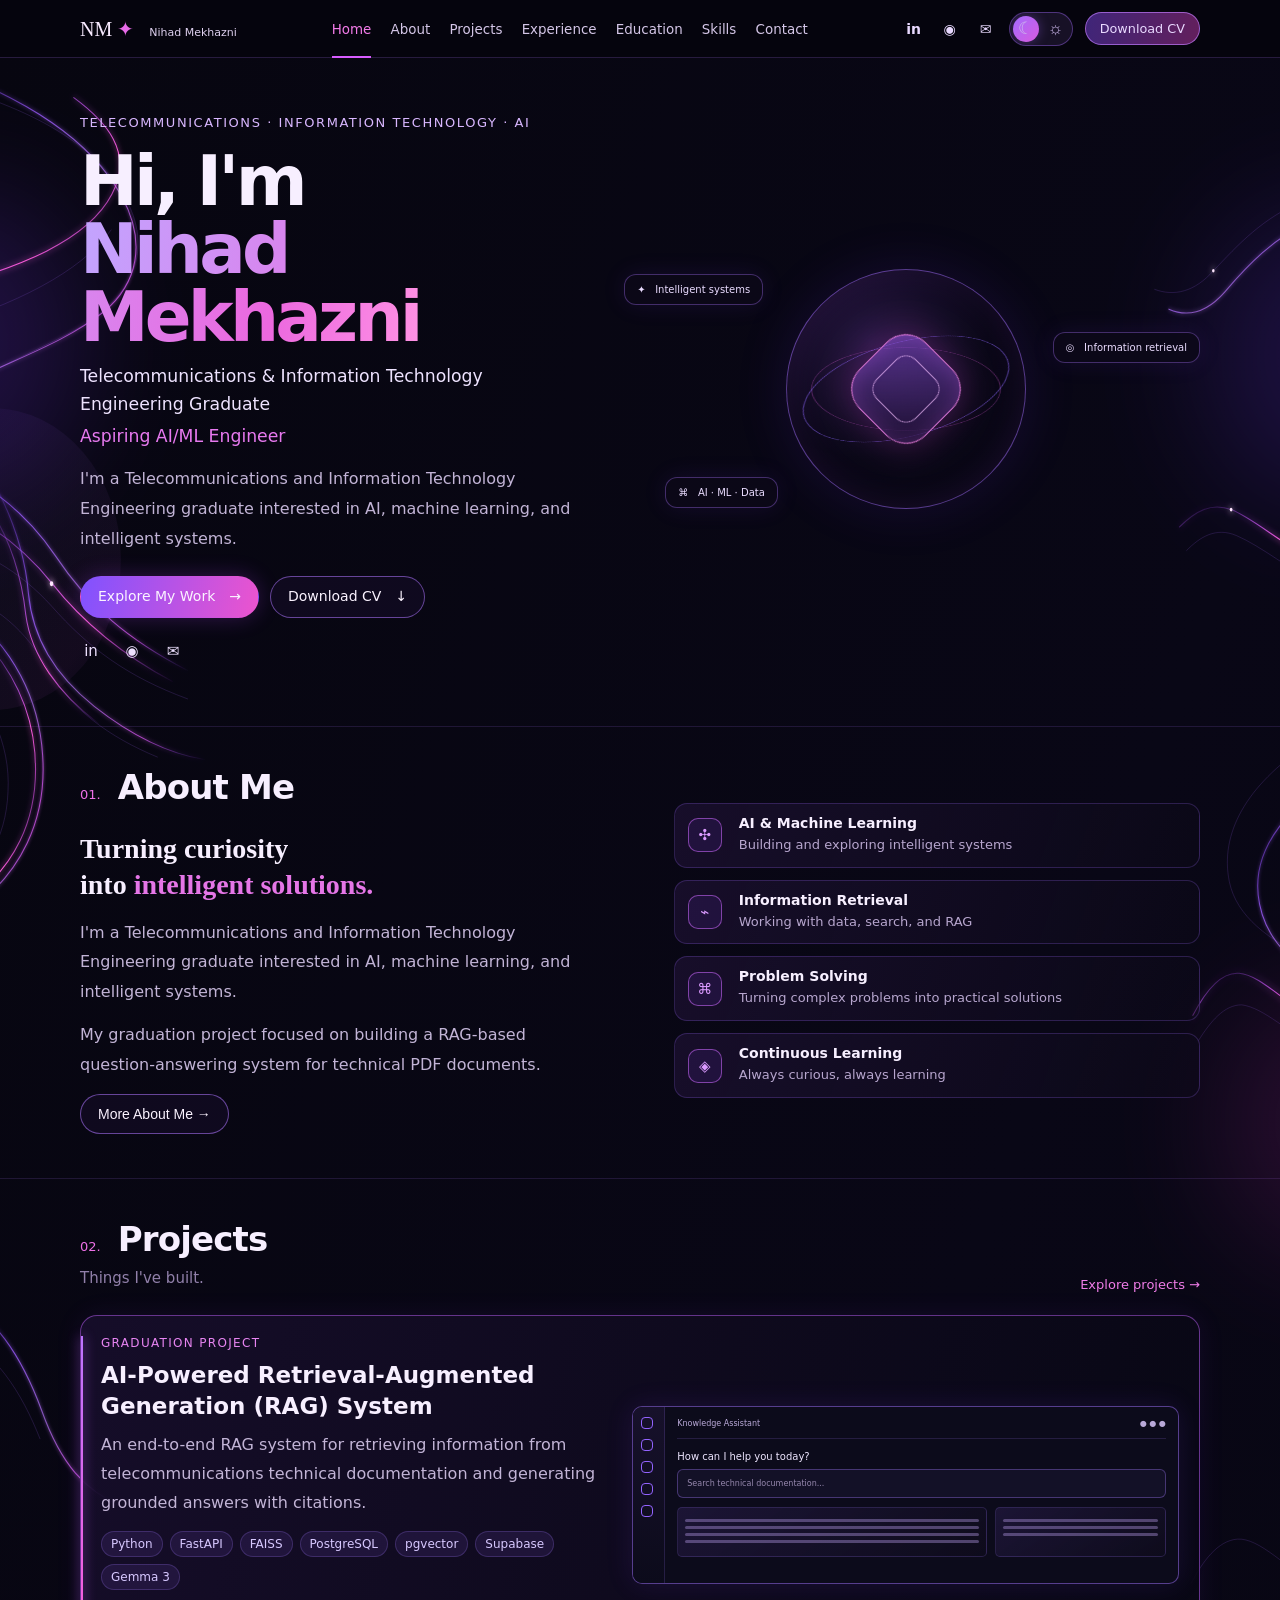
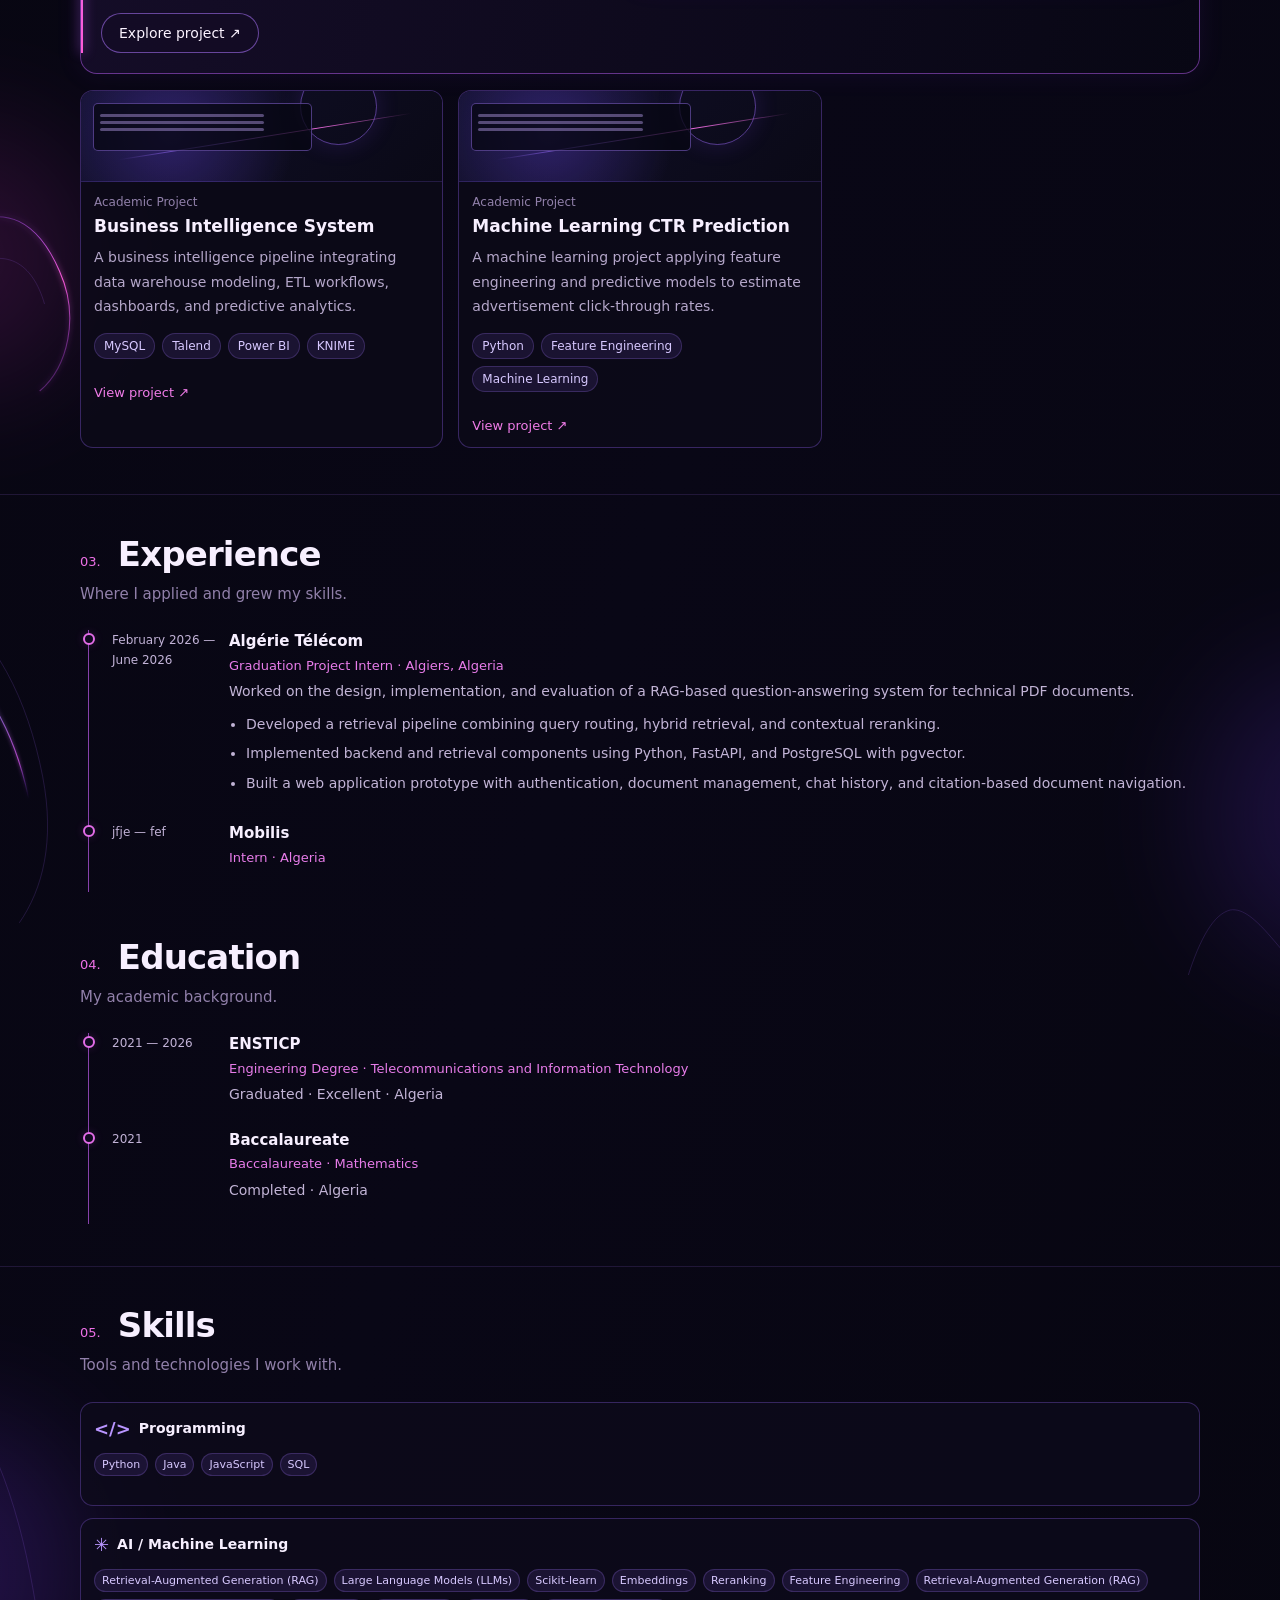
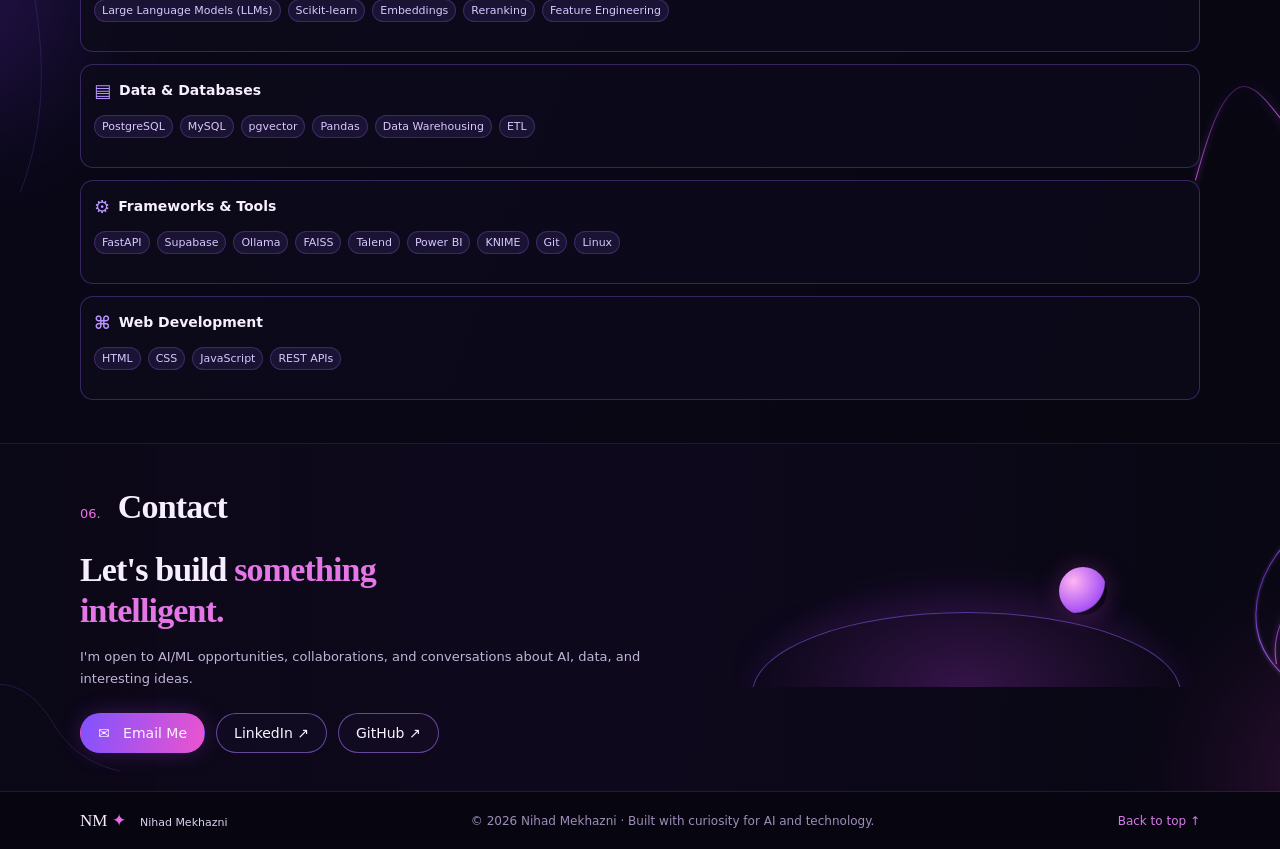
==== index.html @ af02b0f2 "Add files via upload" ====
<!DOCTYPE html>
<html lang="en">
<head>
  <meta charset="UTF-8">
  <meta name="viewport" content="width=device-width, initial-scale=1">
  <meta name="theme-color" content="#080914">
  <meta name="description" content="Nihad Mekhazni — Engineering graduate interested in AI, machine learning, and intelligent systems.">
  <title>Nihad Mekhazni | AI &amp; Technology</title>
  <link rel="stylesheet" href="style.css">
  <script src="script.js" defer></script>
</head>

<body>
<div class="site">

  <!-- HEADER -->
  <header>
    <a class="brand" href="#home" aria-label="Nihad Mekhazni home">
      <span data-profile="shortName">NM</span> <b>✦</b>
      <small data-profile="name">Nihad Mekhazni</small>
    </a>

    <nav id="main-nav" aria-label="Main navigation">
      <a href="#home">Home</a>
      <a href="#about">About</a>
      <a href="#projects">Projects</a>
      <a href="#experience">Experience</a>
      <a href="#education">Education</a>
      <a href="#skills">Skills</a>
      <a href="#contact">Contact</a>
    </nav>

    <div class="header-actions">
      <div class="header-socials" aria-label="Social links">
        <a data-link="linkedin"
           href="https://www.linkedin.com/in/nihad-mekhazni-1aa594324"
           target="_blank" rel="noopener noreferrer"
           aria-label="LinkedIn" title="LinkedIn">in</a>

       <a data-link="github"
          href="https://github.com/Mekhazni"
          target="_blank" rel="noopener noreferrer"
          aria-label="GitHub" title="GitHub">◉</a>

       <a data-link="email"
          href="mailto:mekhazni.nihad@gmail.com"
          aria-label="Email" title="Email">✉</a>
      </div>
      
      <button
          class="theme-toggle"
          type="button"
          aria-label="Switch to light mode"
          aria-pressed="false"
          title="Switch theme"
        >
        <span class="theme-icon moon" aria-hidden="true">☾</span>
        <span class="theme-icon sun" aria-hidden="true">☼</span>
        <span class="theme-thumb" aria-hidden="true"></span>
        </button>

      <a class="cv-mini" data-link="cv" href="assets/files/MEKHAZNI_Nihad_resume.pdf" download>Download CV</a>

      <button class="menu-toggle" type="button"
        aria-label="Open navigation menu" aria-expanded="false"
        aria-controls="mobile-nav">☰</button>
    </div>

    <nav class="mobile-nav" id="mobile-nav"
      aria-label="Mobile navigation" hidden>
      <a href="#home">Home</a>
      <a href="#about">About</a>
      <a href="#projects">Projects</a>
      <a href="#experience">Experience</a>
      <a href="#education">Education</a>
      <a href="#skills">Skills</a>
      <a href="#contact">Contact</a>
    </nav>
  </header>

  <main>
    <!-- HERO -->
    <section class="section hero" id="home">
      <div class="glow left"></div>
      <div class="glow right"></div>

      <svg class="edge-art" viewBox="0 0 1440 540"
        preserveAspectRatio="none" aria-hidden="true">
        <defs>
          <linearGradient id="violetStroke" x1="0" y1="0" x2="1" y2="1">
            <stop offset="0" stop-color="#7638e8" stop-opacity=".05"/>
            <stop offset=".34" stop-color="#9d5bff" stop-opacity=".8"/>
            <stop offset=".58" stop-color="#b976ff" stop-opacity=".65"/>
            <stop offset=".82" stop-color="#e65cff" stop-opacity=".7"/>
            <stop offset="1" stop-color="#8a42ff" stop-opacity=".02"/>
          </linearGradient>

          <linearGradient id="pinkStroke" x1="0" y1="0" x2="1" y2="1">
            <stop offset="0" stop-color="#9b47ff" stop-opacity=".02"/>
            <stop offset=".42" stop-color="#d45aff" stop-opacity=".7"/>
            <stop offset=".65" stop-color="#ff5bdc" stop-opacity=".96"/>
            <stop offset="1" stop-color="#ad48ff" stop-opacity=".04"/>
          </linearGradient>

          <filter id="softGlow" x="-60%" y="-60%" width="220%" height="220%">
            <feGaussianBlur stdDeviation="1.8" result="b"/>
            <feMerge>
              <feMergeNode in="b"/>
              <feMergeNode in="SourceGraphic"/>
            </feMerge>
          </filter>

          <filter id="pinkGlow" x="-70%" y="-70%" width="240%" height="240%">
            <feGaussianBlur stdDeviation="2.7" result="b"/>
            <feMerge>
              <feMergeNode in="b"/>
              <feMergeNode in="SourceGraphic"/>
            </feMerge>
          </filter>

          <filter id="nodeGlow" x="-400%" y="-400%" width="800%" height="800%">
            <feGaussianBlur stdDeviation="3" result="b"/>
            <feMerge>
              <feMergeNode in="b"/>
              <feMergeNode in="SourceGraphic"/>
            </feMerge>
          </filter>
        </defs>

        <path class="line fine" d="M-80 18 C26 38 107 66 143 116 C173 158 145 193 94 216 C39 239 -28 254 -77 288"/>
        <path class="line purple" d="M-74 5 C32 34 102 66 137 112 C165 149 155 182 117 205 C69 232 12 244 -55 269"/>
        <path class="line pink" d="M-56 185 C18 169 98 149 126 110 C151 76 119 51 83 32"/>
        <path class="line fine" d="M-72 219 C16 199 90 174 125 139"/>

        <ellipse cx="-9" cy="405" rx="145" ry="122"
          fill="url(#violetStroke)" opacity=".08"/>

        <path class="line purple" d="M-92 318 C-16 339 31 369 62 402 C101 444 144 470 211 495"/>
        <path class="line pink" d="M-78 354 C-14 372 29 398 59 425 C92 455 137 482 194 504"/>
        <path class="line fine" d="M-80 388 C-21 395 24 416 58 443 C100 477 143 500 211 518"/>
        <path class="line purple" d="M-15 333 C12 366 28 398 32 433 C37 469 61 498 106 524 C145 546 187 562 230 567"/>
        <path class="line pink" d="M-18 357 C10 385 24 417 29 450 C35 483 66 514 111 538"/>
        <path class="line fine" d="M-54 430 C-4 441 30 464 53 493 C79 526 123 549 177 565"/>
        <path class="line purple" d="M-35 449 C14 477 44 517 48 564 C53 618 21 658 -25 684"/>
        <path class="line pink" d="M-17 471 C22 502 40 537 40 575 C40 620 13 652 -20 672"/>
        <path class="line fine" d="M-57 485 C-12 518 12 554 9 593 C7 632 -19 658 -49 676"/>

        <circle class="node" cx="137" cy="112" r="1.8"/>
        <circle class="node" cx="58" cy="425" r="2"/>

        <path class="line fine" d="M1468 115 C1420 129 1393 151 1365 172 C1344 189 1321 193 1299 187"/>
        <path class="line purple" d="M1477 131 C1433 145 1403 168 1378 189 C1356 207 1334 209 1315 203"/>
        <path class="line pink" d="M1490 410 C1444 395 1413 373 1385 365 C1363 359 1345 366 1327 379"/>
        <path class="line fine" d="M1490 428 C1449 413 1420 395 1391 386 C1368 379 1350 387 1335 398"/>

        <circle class="node" cx="1365" cy="172" r="1.4"/>
        <circle class="node" cx="1385" cy="365" r="1.5"/>
      </svg>

      <div class="section-content">
        <div class="hero-copy">
          <div class="eyebrow">Telecommunications · Information Technology · AI</div>

          <h1>Hi, I'm<br>
            <span class="gradient-text" data-profile="name">Nihad Mekhazni</span>
          </h1>

          <div class="role">
            <span data-profile="headline">Telecommunications &amp; Information Technology Engineering Graduate</span>
            <strong data-profile="targetRole">Aspiring AI/ML Engineer</strong>
          </div>

          <p data-profile="intro">
            I'm passionate about building intelligent systems, exploring
            information retrieval, and turning complex problems into practical solutions.
          </p>

          <div class="actions">
            <a class="btn primary" href="#projects">Explore My Work　→</a>
            <a class="btn" data-link="cv" href="assets/files/MEKHAZNI_Nihad_resume.pdf" download>Download CV　↓</a>
          </div>

          <div class="socials">
            <a data-link="linkedin" href="https://www.linkedin.com/in/nihad-mekhazni-1aa594324" target="_blank" rel="noreferrer" aria-label="LinkedIn">in</a>
            <a data-link="github" href="https://github.com/Mekhazni" target="_blank" rel="noreferrer" aria-label="GitHub">◉</a>
            <a data-link="email" href="mailto:mekhazni.nihad@gmail.com" aria-label="Email">✉</a>
          </div>
        </div>

        <div class="hero-visual" aria-label="Abstract AI orbital graphic">
          <div class="visual-orb"></div>
          <div class="core"></div>
          <div class="orbit-label one">✦ &nbsp; Intelligent systems</div>
          <div class="orbit-label two">◎ &nbsp; Information retrieval</div>
          <div class="orbit-label three">⌘ &nbsp; AI · ML · Data</div>
        </div>
      </div>
    </section>

    <!-- ABOUT -->
    <section class="section about" id="about">
      <div class="glow right-pink"></div>

      <svg class="edge-art" viewBox="0 0 1440 300"
        preserveAspectRatio="none" aria-hidden="true">
        <path class="line fine" d="M1470 12 C1402 39 1372 71 1383 103 C1391 126 1427 142 1475 155"/>
        <path class="line purple" d="M1490 38 C1434 62 1407 89 1417 118 C1425 142 1452 156 1492 171"/>
        <path class="line pink" d="M1488 198 C1445 184 1418 165 1394 164 C1374 163 1356 176 1342 192"/>
        <path class="line fine" d="M1488 216 C1448 203 1422 187 1397 185 C1377 185 1362 196 1348 209"/>
      </svg>

      <div class="section-content about-grid">
        <div class="about-copy">
          <div class="section-heading">
            <div>
              <span class="section-number">01.</span>
              <h2 style="display:inline">About Me</h2>
            </div>
          </div>

          <h3>Turning curiosity<br>into <span>intelligent solutions.</span></h3>

          <div id="about-content">
            <p>I'm a Telecommunications and Information Technology Engineering graduate interested in AI, machine learning, and intelligent systems.</p>
            <p>My graduation project focused on building a RAG-based question-answering system for technical PDF documents.</p>
          </div>

          
          <button class="btn" type="button" id="open-about-modal">
             More About Me →
          </button>

        </div>

        <div class="about-facts">
          <div class="fact">
            <div class="fact-icon">✣</div>
            <div><b>AI &amp; Machine Learning</b><small>Building and exploring intelligent systems</small></div>
          </div>
          <div class="fact">
            <div class="fact-icon">⌁</div>
            <div><b>Information Retrieval</b><small>Working with data, search, and RAG</small></div>
          </div>
          <div class="fact">
            <div class="fact-icon">⌘</div>
            <div><b>Problem Solving</b><small>Turning complex problems into practical solutions</small></div>
          </div>
          <div class="fact">
            <div class="fact-icon">◈</div>
            <div><b>Continuous Learning</b><small>Always curious, always learning</small></div>
          </div>
        </div>
      </div>
    </section>

    <!-- PROJECTS -->
    <section class="section projects" id="projects">
      <div class="glow left-pink"></div>

      <svg class="edge-art" viewBox="0 0 1440 620"
        preserveAspectRatio="none" aria-hidden="true">
        <path class="line purple" d="M-60 75 C-6 91 25 121 47 157 C69 194 96 211 137 222"/>
        <path class="line fine" d="M-55 100 C-4 118 24 144 45 176"/>
        <path class="line pink" d="M-50 442 C7 420 44 437 67 469 C90 500 76 534 45 550"/>
        <path class="line fine" d="M-44 469 C7 450 37 464 50 491"/>
        <path class="line fine" d="M1490 280 C1446 263 1417 243 1392 244 C1370 245 1353 259 1340 274"/>
      </svg>

      <div class="section-content">
        <div class="section-heading">
          <div>
            <span class="section-number">02.</span>
            <h2 style="display:inline">Projects</h2>
            <div class="section-sub">Things I've built.</div>
          </div>
          <a class="card-link" href="#project-grid">Explore projects →</a>
        </div>

        <!-- Populated from projects.json -->
        <div id="featured-project">
          <article class="featured">
            <div>
              <div class="feature-label">✦ &nbsp; Featured project</div>
              <h3>RAG-Driven Knowledge Retrieval System</h3>
              <p>A web-based question-answering system for technical documents using hybrid retrieval, query rewriting, reranking and LLMs.</p>
              <div class="tags">
                <span class="tag">Python</span>
                <span class="tag">FastAPI</span>
                <span class="tag">PostgreSQL</span>
                <span class="tag">pgvector</span>
                <span class="tag">RAG</span>
                <span class="tag">Gemma 3</span>
                <span class="tag">Ollama</span>
              </div>
              <div class="actions">
                <a class="btn primary" href="project.html?id=rag-knowledge-retrieval">View Case Study　→</a>
              </div>
            </div>

            <div class="mock-window" aria-label="Illustrative preview of a knowledge assistant">
              <div class="mock-side"><i></i><i></i><i></i><i></i><i></i></div>
              <div class="mock-app">
                <div class="mock-top"><span>Knowledge Assistant</span><span>●　●　●</span></div>
                <div class="mock-question">Ask your question</div>
                <div class="mock-search">What can I help you find today?　⌕</div>
                <div class="mock-answer">
                  <div><i></i><i style="width:93%"></i><i style="width:70%"></i><i style="width:83%"></i><i style="width:54%"></i></div>
                  <div><i></i><i style="width:78%"></i><i style="width:65%"></i><i style="width:88%"></i></div>
                </div>
              </div>
            </div>
          </article>
        </div>

        <!-- Populated from projects.json -->
        <div class="project-grid" id="project-grid">
          <article class="project-card">
            <div class="project-thumb">
              <div class="thumb-ui"><i></i><i style="width:52%"></i><i style="width:68%"></i></div>
            </div>
            <div class="project-body">
              <h3>Business Intelligence System</h3>
              <p>A business intelligence pipeline integrating data warehouse modeling, ETL workflows, dashboards, and predictive analytics.</p>
              <div class="tags">
                <span class="tag">MySQL</span><span class="tag">Talend</span><span class="tag">Power BI</span><span class="tag">KNIME</span>
              </div>
              <a class="card-link" href="project.html?id=business-intelligence-system">View project ↗</a>
            </div>
          </article>

          <article class="project-card">
            <div class="project-thumb">
              <div class="thumb-ui"><i></i><i style="width:71%"></i><i style="width:47%"></i></div>
            </div>
            <div class="project-body">
              <h3>Machine Learning CTR Prediction</h3>
              <p>A machine learning project applying feature engineering and predictive models to estimate advertisement click-through rates.</p>
              <div class="tags">
                <span class="tag">Python</span><span class="tag">Feature Engineering</span><span class="tag">Machine Learning</span>
              </div>
              <a class="card-link" href="project.html?id=machine-learning-ctr-prediction">View project ↗</a>
            </div>
          </article>
        </div>
      </div>
    </section>

    <!-- EXPERIENCE AND EDUCATION -->
    <section class="section timeline-area" id="experience">
      <div class="glow right"></div>

      <svg class="edge-art" viewBox="0 0 1440 370"
        preserveAspectRatio="none" aria-hidden="true">
        <path class="line fine" d="M-70 48 C-4 67 31 98 48 135 C62 166 48 189 22 205"/>
        <path class="line purple" d="M-65 74 C-10 91 18 117 32 145"/>
        <path class="line fine" d="M1490 240 C1442 222 1413 197 1384 199 C1365 201 1350 213 1337 230"/>
      </svg>

      <div class="section-content">
        <div>
          <div class="section-heading">
            <div>
              <span class="section-number">03.</span>
              <h2 style="display:inline">Experience</h2>
              <div class="section-sub">Where I applied and grew my skills.</div>
            </div>
          </div>

          <div class="timeline" id="experience-list">
            <div class="timeline-item">
              <div class="date">February 2026 — June 2026</div>
              <div>
                <b>Algérie Télécom</b>
                <em>Graduation Project Intern · Algiers, Algeria</em>
                <p>Worked on the design, implementation, and evaluation of a RAG-based question-answering system for technical PDF documents.</p>
              </div>
            </div>
          </div>
        </div>

        <div id="education">
          <div class="section-heading">
            <div>
              <span class="section-number">04.</span>
              <h2 style="display:inline">Education</h2>
              <div class="section-sub">My academic background.</div>
            </div>
          </div>

          <div class="timeline" id="education-list">
            <div class="timeline-item">
              <div class="date">2021 — 2026</div>
              <div>
                <b>ENSTICP</b>
                <em>Telecommunications and Information Technology Engineering</em>
                <p>Engineering Degree · Graduated · Excellent · Algeria</p>
              </div>
            </div>

            <div class="timeline-item">
              <div class="date">2021</div>
              <div>
                <b>Baccalaureate</b>
                <em>Mathematics</em>
                <p>Completed · Algeria</p>
              </div>
            </div>
          </div>

        </div>
      </div>
    </section>

    <!-- SKILLS -->
    <section class="section skills" id="skills">
      <div class="glow left"></div>

      <svg class="edge-art" viewBox="0 0 1440 260"
        preserveAspectRatio="none" aria-hidden="true">
        <path class="line fine" d="M-65 36 C-4 55 24 84 40 113 C53 138 46 158 23 176"/>
        <path class="line pink" d="M1490 170 C1447 156 1418 138 1394 141 C1372 144 1358 158 1345 172"/>
      </svg>

      <div class="section-content">
        <div class="section-heading">
          <div>
            <span class="section-number">05.</span>
            <h2 style="display:inline">Skills</h2>
            <div class="section-sub">Tools and technologies I work with.</div>
          </div>
        </div>

        <div class="skill-grid" id="skills-grid">
          <div class="skill-card">
            <div class="skill-title"><span class="skill-symbol">&lt;/&gt;</span>Programming</div>
            <div class="tags"><span class="tag">Python</span><span class="tag">Java</span><span class="tag">JavaScript</span><span class="tag">SQL</span></div>
          </div>
          <div class="skill-card">
            <div class="skill-title"><span class="skill-symbol">◉</span>AI / Machine Learning</div>
            <div class="tags"><span class="tag">RAG</span><span class="tag">LLMs</span><span class="tag">Scikit-learn</span><span class="tag">Embeddings</span><span class="tag">Reranking</span></div>
          </div>
          <div class="skill-card">
            <div class="skill-title"><span class="skill-symbol">▤</span>Data &amp; Databases</div>
            <div class="tags"><span class="tag">PostgreSQL</span><span class="tag">pgvector</span><span class="tag">Pandas</span><span class="tag">SQL</span></div>
          </div>
          <div class="skill-card">
            <div class="skill-title"><span class="skill-symbol">⌘</span>Frameworks &amp; Tools</div>
            <div class="tags"><span class="tag">FastAPI</span><span class="tag">Ollama</span><span class="tag">Git</span><span class="tag">Linux</span></div>
          </div>
          <div class="skill-card">
            <div class="skill-title"><span class="skill-symbol">▦</span>Web Development</div>
            <div class="tags"><span class="tag">HTML</span><span class="tag">CSS</span><span class="tag">REST APIs</span><span class="tag">Supabase</span></div>
          </div>
        </div>
      </div>
    </section>

    <!-- CONTACT -->
    <section class="section contact" id="contact">
      <div class="glow right-pink"></div>

      <svg class="edge-art" viewBox="0 0 1440 220"
        preserveAspectRatio="none" aria-hidden="true">
        <path class="line fine" d="M-60 162 C2 143 34 153 60 177 C79 195 105 203 135 207"/>
        <path class="line purple" d="M1490 44 C1435 61 1407 89 1414 117 C1420 139 1452 151 1490 166"/>
        <path class="line pink" d="M1490 82 C1448 98 1429 119 1436 139"/>
      </svg>

      <div class="section-content contact-layout">
        <div>
          <div class="section-heading">
            <div>
              <span class="section-number">06.</span>
              <h2 style="display:inline">Contact</h2>
            </div>
          </div>

          <h2>Let's build <span>something intelligent.</span></h2>
          <p>I'm open to AI/ML opportunities, collaborations, and conversations about AI, data, and interesting ideas.</p>

          <div class="actions">
            <a class="btn primary" data-link="email" href="mailto:mekhazni.nihad@gmail.com">✉ &nbsp; Email Me</a>
            <a class="btn" data-link="linkedin" href="https://www.linkedin.com/in/nihad-mekhazni-1aa594324" target="_blank" rel="noreferrer">LinkedIn ↗</a>
            <a class="btn" data-link="github" href="https://github.com/Mekhazni" target="_blank" rel="noreferrer">GitHub ↗</a>
          </div>
        </div>

        <div class="contact-art" aria-hidden="true"></div>
      </div>
    </section>
  </main>

  <!-- FOOTER -->
  <footer>
    <div class="brand">
      <span data-profile="shortName">NM</span> <b>✦</b>
      <small data-profile="name">Nihad Mekhazni</small>
    </div>
    <span>© <span id="current-year">2026</span> <span data-profile="name">Nihad Mekhazni</span> · Built with curiosity for AI and technology.</span>
    <a class="back-top" href="#home">Back to top ↑</a>
  </footer>


  </div>

  <!-- EXPANDED ABOUT MODAL -->
  <div class="about-modal" id="about-modal" hidden>
    <div
      class="about-modal-backdrop"
      data-about-modal-close
    ></div>

    <section
      class="about-modal-window"
      role="dialog"
      aria-modal="true"
      aria-labelledby="about-modal-title"
      tabindex="-1"
    >
      <button
        class="about-modal-close"
        type="button"
        data-about-modal-close
        aria-label="Close About Me window"
      >
        &times;
      </button>

      <div class="about-modal-header">
        <span class="section-number">ABOUT ME</span>
        <h2 id="about-modal-title">A little more about me</h2>
        <p>
          Learn more about my background, interests, projects,
          and professional direction.
        </p>
      </div>

      <div
        class="about-modal-content"
        id="about-modal-content"
      >
        <!-- Sections will be populated from profile.json -->
      </div>
    </section>
  </div>

</body>
</html>
---- style.css ----
:root {
  --bg: #070610;
  --bg2: #0a0817;
  --panel: rgba(16, 12, 31, 0.78);
  --line: rgba(163, 105, 255, 0.26);
  --purple: #9b61ff;
  --pink: #f45bdc;
  --text: #f7efff;
  --muted: #c2b4d6;
  --subtle: #9180aa;
}

* {
  box-sizing: border-box;
}

html {
  scroll-behavior: smooth;
  background: var(--bg);
  scroll-padding-top: 70px;
}

body {
  margin: 0;
  background: var(--bg);
  color: var(--text);
  font-family: Inter, ui-sans-serif, system-ui, -apple-system,
    BlinkMacSystemFont, "Segoe UI", sans-serif;
}

a {
  color: inherit;
  text-decoration: none;
}

.site {
  position: relative;
  isolation: isolate;
  overflow: clip;
  background: linear-gradient(110deg, #070610, #090716 52%, #070610);
}

.section {
  position: relative;
  isolation: isolate;
  overflow: visible;
  border-bottom: 1px solid rgba(168, 112, 255, 0.15);
}

.section-content {
  position: relative;
  z-index: 2;
  width: min(1120px, 88%);
  margin: 0 auto;
}

.edge-art {
  position: absolute;
  inset: 0;
  width: 100%;
  height: 100%;
  z-index: 0;
  pointer-events: none;
  overflow: visible;
}

.edge-art path,
.edge-art ellipse,
.edge-art circle {
  vector-effect: non-scaling-stroke;
}

.line {
  fill: none;
  stroke-linecap: round;
  stroke-linejoin: round;
}

.line.purple {
  stroke: url(#violetStroke);
  stroke-width: 1.05;
  filter: url(#softGlow);
}

.line.pink {
  stroke: url(#pinkStroke);
  stroke-width: 1.05;
  filter: url(#pinkGlow);
}

.line.fine {
  stroke: rgba(158, 103, 255, 0.25);
  stroke-width: 0.68;
}

.line.soft {
  stroke: rgba(219, 105, 255, 0.24);
  stroke-width: 0.75;
}

.node {
  fill: #ffe7ff;
  filter: url(#nodeGlow);
}

.glow {
  position: absolute;
  z-index: 0;
  pointer-events: none;
  border-radius: 50%;
  filter: blur(60px);
  opacity: 0.2;
}

.glow.left {
  left: -150px;
  top: 20%;
  width: 230px;
  height: 300px;
  background: #823aff;
}

.glow.left-pink {
  left: -145px;
  top: 60%;
  width: 230px;
  height: 260px;
  background: #eb38d5;
  opacity: 0.14;
}

.glow.right {
  right: -165px;
  top: 22%;
  width: 240px;
  height: 300px;
  background: #773cff;
  opacity: 0.17;
}

.glow.right-pink {
  right: -170px;
  top: 58%;
  width: 230px;
  height: 270px;
  background: #ed38d1;
  opacity: 0.13;
}

/* HEADER */

header {
  position: sticky;
  top: 0;
  z-index: 100;
  height: 58px;
  display: flex;
  align-items: center;
  justify-content: space-between;
  gap: clamp(8px, 1.4vw, 20px);
  padding: 0 max(4%, calc((100% - 1120px) / 2));
  border-bottom: 1px solid rgba(174, 120, 255, 0.2);
  background: rgba(6, 5, 14, 0.92);
  backdrop-filter: blur(12px);
  overflow: visible;
}

.brand {
  font: clamp(16px, 1.6vw, 20px) Georgia, serif;
  white-space: nowrap;
  color: #f8eaff;
}

.brand b {
  font-weight: 400;
  color: #e86be8;
}

.brand small {
  font: 11px Inter, system-ui, sans-serif;
  margin-left: 10px;
  color: #ded0ef;
}

nav {
  display: flex;
  align-items: center;
  gap: clamp(8px, 1.5vw, 28px);
  font-size: clamp(10px, 1.05vw, 14px);
  color: #d4c6e7;
}

nav a {
  border-bottom: 2px solid transparent;
  padding: 22px 0 19px;
  transition: color 0.2s ease, border-color 0.2s ease;
}

nav a:hover {
  color: #f27be8;
}

nav a.active {
  color: #f27be8;
  border-bottom-color: #d85cff;
}

.header-actions {
  display: flex;
  align-items: center;
  gap: clamp(6px, 1vw, 12px);
  font-size: clamp(11px, 1.05vw, 14px);
  color: #e9d9ff;
  white-space: nowrap;
}

/* HEADER DOWNLOAD CV BUTTON */

.cv-mini {
  display: inline-flex;
  align-items: center;
  justify-content: center;
  border: 1px solid rgba(194, 126, 255, 0.65);
  border-radius: 99px;
  padding: 8px 14px;
  font-size: clamp(10px, 1vw, 13px);
  background: linear-gradient(
    100deg,
    rgba(136, 78, 255, 0.45),
    rgba(231, 70, 202, 0.42)
  );
  transition:
    transform 0.2s ease,
    border-color 0.2s ease,
    box-shadow 0.2s ease,
    background 0.2s ease;
}

.cv-mini:hover,
.cv-mini:focus-visible {
  transform: translateY(-2px);
  border-color: #ffd2ff;
  box-shadow: 0 0 18px rgba(219, 91, 255, 0.28);
  background: linear-gradient(
    100deg,
    rgba(148, 91, 255, 0.6),
    rgba(241, 87, 213, 0.58)
  );
}

.cv-mini:focus-visible {
  outline: 2px solid var(--pink);
  outline-offset: 3px;
}

/* HEADER SOCIAL LINKS AND TOOLTIP LABELS */

.header-socials {
  display: flex;
  align-items: center;
  gap: 14px;
  position: relative;
  z-index: 201;
}

.header-socials a {
  position: relative;
  z-index: 202;
  display: inline-flex;
  align-items: center;
  justify-content: center;
  min-width: 22px;
  min-height: 26px;
  color: #e9d9ff;
  font-size: 14px;
  font-weight: 600;
  transition: color 0.2s ease, transform 0.2s ease;
}

.header-socials a:hover,
.header-socials a:focus-visible {
  color: var(--pink);
  transform: translateY(-2px);
}

.header-socials a::after {
  content: attr(aria-label);
  position: absolute;
  top: calc(100% + 9px);
  left: 50%;
  transform: translate(-50%, -4px);
  padding: 6px 10px;
  border: 1px solid rgba(174, 117, 255, 0.5);
  border-radius: 6px;
  background: #100c20;
  color: var(--text);
  font-size: 11px;
  font-weight: 500;
  white-space: nowrap;
  opacity: 0;
  visibility: hidden;
  pointer-events: none;
  box-shadow: 0 5px 18px rgba(0, 0, 0, 0.35);
  transition:
    opacity 0.2s ease,
    transform 0.2s ease,
    visibility 0.2s ease;
}

.header-socials a:hover::after,
.header-socials a:focus-visible::after {
  opacity: 1;
  visibility: visible;
  transform: translate(-50%, 0);
}

.header-socials a:focus-visible,
.socials a:focus-visible {
  outline: 2px solid var(--pink);
  outline-offset: 4px;
  border-radius: 4px;
}

/* HERO */

.hero {
  min-height: 430px;
  display: flex;
  align-items: flex-start;
  padding: 55px 0 62px;
}

.hero .section-content {
  display: grid;
  grid-template-columns: minmax(0, 0.92fr) minmax(0, 1.08fr);
  align-items: center;
  gap: 32px;
}

.hero-copy {
  max-width: 510px;
  min-width: 0;
}

.hero-copy .eyebrow {
  display: block;
  position: relative;
  z-index: 3;
  visibility: visible;
  opacity: 1;
  height: auto;
  min-height: 17px;
  margin: 0 0 14px;
  color: #d9b7ff;
  font-size: 13px;
  line-height: 1.5;
  letter-spacing: 0.12em;
  text-transform: uppercase;
}

h1 {
  font-size: clamp(42px, 5.4vw, 69px);
  line-height: 0.99;
  letter-spacing: -0.055em;
  margin: 0 0 12px;
  font-weight: 650;
}

.gradient-text {
  background: linear-gradient(
    100deg,
    #c2a5ff 0%,
    #ec68df 72%,
    #ff92e4 100%
  );
  background-clip: text;
  -webkit-background-clip: text;
  color: transparent;
}

.role {
  font-size: clamp(16px, 1.35vw, 18px);
  line-height: 1.6;
  color: #eee3ff;
}

.role strong {
  display: block;
  font-weight: 500;
  color: #e779ef;
  margin-top: 4px;
}

p {
  font-size: 13px;
  line-height: 1.7;
  color: var(--muted);
  margin: 14px 0;
}

.hero-copy > p {
  font-size: clamp(14px, 1.25vw, 17px);
  line-height: 1.85;
}

.actions {
  display: flex;
  flex-wrap: wrap;
  gap: 11px;
  margin-top: 23px;
}

.btn {
  display: inline-flex;
  align-items: center;
  gap: 8px;
  padding: 11px 17px;
  border-radius: 99px;
  border: 1px solid rgba(174, 117, 255, 0.55);
  font-size: 14px;
  color: #fbf3ff;
  background: rgba(20, 13, 38, 0.68);
  transition: transform 0.2s ease, border-color 0.2s ease;
}

.btn:hover {
  transform: translateY(-2px);
  border-color: #ed70e6;
}

.btn.primary {
  border-color: transparent;
  background: linear-gradient(105deg, #8052ff, #ec54ce);
  box-shadow: 0 0 22px rgba(181, 65, 255, 0.24);
}

.socials {
  display: flex;
  align-items: center;
  gap: 19px;
  margin-top: 20px;
  font-size: 15px;
  color: #eee1ff;
}

.socials a {
  position: relative;
  display: inline-flex;
  align-items: center;
  justify-content: center;
  min-width: 22px;
  min-height: 26px;
  cursor: pointer;
  transition: color 0.2s ease, transform 0.2s ease;
}

.socials a:hover,
.socials a:focus-visible {
  color: var(--pink);
  transform: translateY(-2px);
}

.socials a::after {
  content: attr(aria-label);
  position: absolute;
  left: 50%;
  bottom: calc(100% + 8px);
  transform: translate(-50%, 4px);
  padding: 5px 9px;
  border: 1px solid rgba(174, 117, 255, 0.4);
  border-radius: 6px;
  background: #100c20;
  color: var(--text);
  font-size: 11px;
  font-weight: 500;
  white-space: nowrap;
  opacity: 0;
  visibility: hidden;
  pointer-events: none;
  transition:
    opacity 0.2s ease,
    transform 0.2s ease,
    visibility 0.2s ease;
}

.socials a:hover::after,
.socials a:focus-visible::after {
  opacity: 1;
  visibility: visible;
  transform: translate(-50%, 0);
}

.hero-visual {
  height: 300px;
  position: relative;
  display: flex;
  align-items: center;
  justify-content: center;
}

.visual-orb {
  position: absolute;
  width: 240px;
  height: 240px;
  border: 1px solid rgba(164, 110, 255, 0.5);
  border-radius: 50%;
  background: radial-gradient(
    circle at 35% 30%,
    rgba(163, 91, 255, 0.19),
    rgba(16, 10, 32, 0.25) 52%,
    transparent 72%
  );
  box-shadow:
    0 0 55px rgba(126, 58, 255, 0.12),
    inset 0 0 35px rgba(195, 74, 255, 0.09);
}

.visual-orb::before,
.visual-orb::after {
  content: "";
  position: absolute;
  inset: 24px;
  border: 1px solid rgba(231, 94, 227, 0.33);
  border-radius: 50%;
  transform: rotateX(64deg) rotate(-28deg);
}

.visual-orb::after {
  inset: -16px 34px;
  transform: rotateX(64deg) rotate(34deg);
  border-color: rgba(140, 103, 255, 0.55);
}

.core {
  position: relative;
  width: 94px;
  height: 94px;
  border-radius: 28px;
  transform: rotate(45deg);
  border: 1px solid rgba(255, 137, 239, 0.8);
  background: linear-gradient(
    135deg,
    rgba(160, 94, 255, 0.48),
    rgba(25, 12, 44, 0.78)
  );
  box-shadow:
    0 0 35px rgba(223, 72, 226, 0.28),
    inset 0 0 22px rgba(218, 106, 255, 0.22);
}

.core::after {
  content: "";
  position: absolute;
  inset: 18px;
  border: 1px solid rgba(245, 190, 255, 0.65);
  border-radius: 14px;
}

.orbit-label {
  position: absolute;
  padding: 9px 12px;
  border: 1px solid rgba(169, 114, 255, 0.36);
  border-radius: 12px;
  background: rgba(12, 9, 25, 0.86);
  font-size: 10px;
  color: #eadcff;
  box-shadow: 0 0 24px rgba(140, 71, 255, 0.1);
}

.orbit-label.one {
  top: 35px;
  left: 2%;
}

.orbit-label.two {
  right: 0;
  top: 93px;
}

.orbit-label.three {
  left: 9%;
  bottom: 31px;
}

/* SECTION HEADINGS */

.section-heading {
  display: flex;
  align-items: end;
  justify-content: space-between;
  gap: 20px;
  margin-bottom: 23px;
}

.section-number {
  font-size: 13px;
  color: #ed70e6;
  margin-right: 12px;
}

h2 {
  font-size: clamp(28px, 3vw, 34px);
  line-height: 1.2;
  letter-spacing: -0.025em;
  margin: 0;
  font-weight: 630;
}

.section-sub {
  font-size: 15px;
  line-height: 1.7;
  color: var(--subtle);
  margin: 7px 0 0;
}

/* ABOUT */

.about {
  padding: 40px 0 44px;
}

.about-grid {
  display: grid;
  grid-template-columns: 1.02fr 0.98fr;
  gap: 46px;
  align-items: center;
}

.about-copy {
  max-width: 530px;
}

.about-copy h3 {
  font: 600 28px/1.3 Georgia, serif;
  margin: 0 0 14px;
}

.about-copy h3 span {
  color: #e576e7;
}

.about-copy p {
  max-width: 510px;
  font-size: 16px;
  line-height: 1.85;
}

.about-facts {
  display: grid;
  gap: 12px;
}

.fact {
  display: grid;
  grid-template-columns: 39px 1fr;
  align-items: center;
  gap: 12px;
  padding: 11px 13px;
  border: 1px solid rgba(154, 103, 255, 0.23);
  border-radius: 13px;
  background: linear-gradient(
    110deg,
    rgba(28, 17, 49, 0.75),
    rgba(13, 10, 25, 0.5)
  );
}

.fact-icon {
  width: 34px;
  height: 34px;
  border: 1px solid rgba(207, 106, 255, 0.55);
  border-radius: 10px;
  display: grid;
  place-items: center;
  color: #db9bff;
  font-size: 15px;
  background: rgba(134, 72, 255, 0.1);
}

.fact b {
  display: block;
  font-size: 14px;
  font-weight: 600;
  margin-bottom: 3px;
}

.fact small {
  font-size: 13px;
  line-height: 1.6;
  color: #b7a6ce;
}

/* PROJECTS */

.projects {
  padding: 40px 0 46px;
}

.featured {
  display: grid;
  transition: transform 0.2s, border-color 0.2s, box-shadow 0.2s;
  grid-template-columns: 1fr 1.08fr;
  gap: 25px;
  align-items: center;
  padding: 20px;
  border: 1px solid rgba(193, 96, 255, 0.48);
  border-radius: 17px;
  background: linear-gradient(
    105deg,
    rgba(23, 14, 43, 0.92),
    rgba(9, 8, 20, 0.9)
  );
  box-shadow: 0 0 28px rgba(147, 58, 255, 0.08);
  position: relative;
}

.featured:hover {
  transform: translateY(-3px);
  border-color: rgba(235, 94, 224, 0.7);
  box-shadow: 0 10px 30px rgba(120, 57, 220, 0.18);
}

.featured::before {
  content: "";
  position: absolute;
  left: 0;
  top: 20px;
  bottom: 20px;
  width: 2px;
  background: linear-gradient(#bd74ff, #ff5bd8);
  box-shadow: 0 0 12px #ba5bff;
}

.feature-label {
  font-size: 12px;
  color: #e784f1;
  text-transform: uppercase;
  letter-spacing: 0.11em;
  margin-bottom: 10px;
}

.featured h3 {
  font-size: 23px;
  line-height: 1.35;
  margin: 0 0 9px;
}

.featured p {
  font-size: 16px;
  line-height: 1.8;
  margin: 0 0 12px;
}

.tags {
  display: flex;
  flex-wrap: wrap;
  gap: 7px;
  margin: 14px 0;
}

.tag {
  font-size: 12px;
  padding: 5px 9px;
  border-radius: 99px;
  background: rgba(96, 67, 163, 0.19);
  border: 1px solid rgba(155, 117, 240, 0.24);
  color: #d7c8ff;
}

.mock-window {
  height: 178px;
  border: 1px solid rgba(160, 115, 255, 0.5);
  border-radius: 10px;
  overflow: hidden;
  background: #0c0b1b;
  box-shadow: 0 0 28px rgba(133, 66, 255, 0.12);
  display: grid;
  grid-template-columns: 32px 1fr;
}

.mock-side {
  border-right: 1px solid rgba(142, 105, 230, 0.2);
  background: linear-gradient(#17112b, #0c0b1b);
  padding: 10px 8px;
  display: grid;
  align-content: start;
  gap: 10px;
}

.mock-side i {
  display: block;
  width: 12px;
  height: 12px;
  border-radius: 4px;
  border: 1px solid #9363ff;
}

.mock-app {
  padding: 12px;
  min-width: 0;
}

.mock-top {
  display: flex;
  justify-content: space-between;
  color: #b9a9d8;
  font-size: 8px;
  padding-bottom: 10px;
  border-bottom: 1px solid rgba(162, 122, 255, 0.17);
}

.mock-question {
  font-size: 10px;
  color: #eee6ff;
  margin: 12px 0 7px;
}

.mock-search {
  border: 1px solid rgba(147, 111, 231, 0.4);
  border-radius: 6px;
  padding: 9px;
  color: #9587ad;
  font-size: 8px;
  background: #131127;
}

.mock-answer {
  display: grid;
  grid-template-columns: 1fr 0.55fr;
  gap: 8px;
  margin-top: 9px;
}

.mock-answer div {
  height: 50px;
  border: 1px solid rgba(126, 96, 204, 0.24);
  border-radius: 5px;
  background: linear-gradient(
    145deg,
    rgba(81, 54, 141, 0.23),
    rgba(15, 12, 28, 0.6)
  );
  padding: 7px;
}

.mock-answer i {
  display: block;
  height: 3px;
  background: rgba(180, 154, 230, 0.4);
  margin: 4px 0;
  border-radius: 4px;
}

.project-grid {
  display: grid;
  grid-template-columns: repeat(3, minmax(0, 1fr));
  gap: 15px;
  margin-top: 16px;
}

.project-card {
  border: 1px solid rgba(151, 103, 255, 0.32);
  border-radius: 13px;
  overflow: hidden;
  background: rgba(13, 10, 25, 0.82);
  transition: transform 0.2s, border-color 0.2s, box-shadow 0.2s;
}

.project-card:hover {
  transform: translateY(-3px);
  border-color: rgba(235, 94, 224, 0.7);
  box-shadow: 0 10px 30px rgba(120, 57, 220, 0.12);
}

.project-thumb {
  height: 91px;
  padding: 12px;
  background:
    radial-gradient(
      circle at 25% 45%,
      rgba(115, 75, 255, 0.32),
      transparent 45%
    ),
    linear-gradient(135deg, #11102a, #0a0916);
  border-bottom: 1px solid rgba(146, 101, 255, 0.18);
  position: relative;
  overflow: hidden;
}

.project-thumb::before {
  content: "";
  position: absolute;
  left: 10%;
  right: 8%;
  top: 50%;
  height: 1px;
  background: linear-gradient(
    90deg,
    transparent,
    #9a6dff,
    #ec6bdf,
    transparent
  );
  transform: rotate(-9deg);
}

.project-thumb::after {
  content: "";
  position: absolute;
  width: 75px;
  height: 75px;
  border: 1px solid rgba(160, 108, 255, 0.5);
  border-radius: 50%;
  right: 18%;
  top: -23px;
  box-shadow: 0 0 25px rgba(128, 70, 255, 0.16);
}

.thumb-ui {
  position: relative;
  z-index: 1;
  border: 1px solid rgba(159, 121, 255, 0.45);
  border-radius: 5px;
  background: rgba(7, 7, 18, 0.78);
  width: 65%;
  height: 48px;
  padding: 6px;
}

.thumb-ui i {
  display: block;
  height: 3px;
  border-radius: 3px;
  background: rgba(190, 165, 244, 0.42);
  margin: 4px 0;
  width: 80%;
}

.project-body {
  padding: 13px;
}

.project-status {
  font-size: 12px;
  color: var(--subtle);
  margin-bottom: 6px;
}

.project-body h3 {
  font-size: 17px;
  line-height: 1.4;
  margin: 0 0 6px;
}

.project-body p {
  font-size: 14px;
  line-height: 1.75;
  margin: 0;
  color: #b5a7ca;
}

.card-link {
  display: inline-block;
  margin-top: 12px;
  font-size: 13px;
  color: #f07ce8;
  transition: color 0.2s ease;
}

.card-link:hover {
  color: #ffc1f6;
}

/* EXPERIENCE AND EDUCATION */

.timeline-area {
  padding: 39px 0 42px;
}

.two-columns {
  display: grid;
  grid-template-columns: minmax(0, 1fr) minmax(0, 1fr);
  gap: 35px;
}

.timeline {
  border-left: 1px solid rgba(189, 91, 235, 0.7);
  margin: 20px 0 0 8px;
  padding-left: 23px;
}

.timeline-item {
  position: relative;
  padding: 0 0 22px;
  display: grid;
  grid-template-columns: 105px minmax(0, 1fr);
  gap: 12px;
}

.timeline-item::before {
  content: "";
  position: absolute;
  width: 8px;
  height: 8px;
  border-radius: 50%;
  background: #100a20;
  border: 2px solid #e36de8;
  left: -29px;
  top: 3px;
  box-shadow: 0 0 10px rgba(225, 78, 228, 0.2);
}

.date {
  font-size: 12px;
  color: #c2b3d7;
  line-height: 1.7;
}

.timeline-item b {
  font-size: 15px;
  line-height: 1.5;
  display: block;
}

.timeline-item em {
  display: block;
  font-style: normal;
  color: #e77ce9;
  font-size: 13px;
  line-height: 1.5;
  margin: 3px 0;
}

.timeline-item p,
.timeline-item li {
  font-size: 14px;
  line-height: 1.75;
}

.timeline-item p {
  margin: 4px 0 0;
}

.timeline-item ul {
  color: var(--muted);
}

.timeline-item li {
  margin-bottom: 5px;
}

.education-note {
  margin-top: 16px;
  border: 1px solid rgba(151, 103, 255, 0.25);
  border-radius: 12px;
  padding: 15px;
  background: linear-gradient(
    140deg,
    rgba(42, 25, 73, 0.5),
    rgba(10, 9, 22, 0.7)
  );
  color: #d5c3f0;
  font: italic 15px/1.7 Georgia, serif;
}

/* SKILLS — ONE CARD PER ROW */

.skills {
  padding: 38px 0 43px;
}

.skill-grid {
  display: grid;
  grid-template-columns: minmax(0, 1fr);
  gap: 12px;
}

.skill-card {
  min-width: 0;
  padding: 15px 13px;
  border: 1px solid rgba(151, 103, 255, 0.3);
  border-radius: 13px;
  background: rgba(14, 11, 27, 0.78);
}

.skill-title {
  display: flex;
  align-items: center;
  gap: 8px;
  font-size: 14px;
  font-weight: 600;
  margin-bottom: 13px;
}

.skill-symbol {
  font-size: 18px;
  color: #b995ff;
}

.skill-card .tag {
  font-size: 11px;
  padding: 4px 7px;
}

/* CONTACT */

.contact {
  padding: 43px 0 38px;
  background: linear-gradient(
    90deg,
    rgba(11, 8, 23, 0.97),
    rgba(16, 9, 31, 0.8),
    rgba(8, 7, 19, 0.9)
  );
}

.contact-layout {
  display: grid;
  grid-template-columns: minmax(0, 1fr) minmax(0, 0.75fr);
  align-items: center;
  gap: 30px;
}

.contact h2 {
  font: 600 clamp(28px, 3vw, 34px)/1.2 Georgia, serif;
  max-width: 440px;
}

.contact h2 span {
  color: #e576e7;
}

.contact-art {
  height: 135px;
  position: relative;
  overflow: hidden;
  border-radius: 12px;
  background: radial-gradient(
    ellipse at 50% 100%,
    rgba(185, 57, 225, 0.24),
    transparent 65%
  );
}

.contact-art::before {
  content: "";
  position: absolute;
  left: 4%;
  right: 4%;
  bottom: -42px;
  height: 115px;
  border: 1px solid rgba(150, 97, 255, 0.5);
  border-radius: 50% 50% 0 0 / 70% 70% 0 0;
  box-shadow: 0 -10px 35px rgba(161, 67, 255, 0.08);
}

.contact-art::after {
  content: "";
  position: absolute;
  width: 48px;
  height: 48px;
  border-radius: 50%;
  right: 20%;
  top: 15px;
  background: radial-gradient(
    circle at 30% 30%,
    #ffb4f2,
    #a750f4 65%,
    transparent 68%
  );
  box-shadow: 0 0 25px rgba(227, 75, 222, 0.25);
}

/* FOOTER */

footer {
  position: relative;
  z-index: 2;
  display: flex;
  justify-content: space-between;
  gap: 16px;
  align-items: center;
  padding: 18px max(6%, calc((100% - 1120px) / 2));
  font-size: 12px;
  color: #9f8db8;
  background: #070610;
}

footer .brand {
  font-size: 17px;
}

.back-top {
  color: #d879eb;
}

.back-top:hover {
  color: #ffc1f6;
}

/* MOBILE NAVIGATION */

.menu-toggle,
.mobile-nav {
  display: none;
}

/* MEDIUM SCREENS */

@media (max-width: 1000px) {
  .header-socials {
    display: none;
  }

  header {
    gap: clamp(7px, 1vw, 14px);
    padding-left: 4%;
    padding-right: 4%;
  }

  nav {
    gap: clamp(7px, 1vw, 12px);
    font-size: clamp(10px, 1.1vw, 12px);
  }

  .brand {
    font-size: clamp(16px, 1.8vw, 19px);
  }

  .brand small {
    margin-left: 5px;
  }

  .header-actions {
    gap: 7px;
  }

  .hero .section-content {
    grid-template-columns: minmax(0, 1fr) minmax(0, 0.8fr);
    gap: 10px;
  }

  .hero-visual {
    transform: scale(0.86);
  }

  .featured {
    grid-template-columns: minmax(0, 1fr);
  }

  .mock-window {
    height: 190px;
  }

  .project-grid {
    grid-template-columns: repeat(2, minmax(0, 1fr));
  }
}

/* MOBILE — KEEP THE EXISTING 760PX BREAKPOINT */

@media (max-width: 760px) {
  header {
    gap: 10px;
    padding: 0 5%;
    height: 58px;
    background: rgba(7, 6, 16, 0.96);
  }

  header .brand {
    font-size: clamp(16px, 4vw, 19px);
  }

  .brand small {
    display: none;
  }

  header > nav:not(.mobile-nav) {
    display: none;
  }

  header .header-actions {
    margin-left: auto;
    gap: 8px;
  }

  header .cv-mini {
    padding: 7px 10px;
    font-size: 11px;
  }

  header .menu-toggle {
    display: inline-flex;
    align-items: center;
    justify-content: center;
    flex-shrink: 0;
    width: 34px;
    height: 34px;
    padding: 0;
    border: 1px solid rgba(194, 126, 255, 0.5);
    border-radius: 9px;
    background: rgba(136, 78, 255, 0.12);
    color: #f7efff;
    font-size: 20px;
    cursor: pointer;
    transition: transform 0.2s ease, border-color 0.2s ease;
  }

  header .menu-toggle:hover,
  header .menu-toggle:focus-visible {
    border-color: rgba(255, 210, 255, 0.95);
    transform: translateY(-1px);
  }

  header .mobile-nav:not([hidden]) {
    display: flex;
    position: absolute;
    top: calc(100% + 1px);
    left: 0;
    right: 0;
    flex-direction: column;
    gap: 0;
    padding: 8px 5% 12px;
    background: rgba(10, 8, 23, 0.98);
    border-bottom: 1px solid rgba(174, 120, 255, 0.3);
    box-shadow: 0 12px 24px rgba(0, 0, 0, 0.3);
  }

  header .mobile-nav a {
    display: block;
    padding: 12px 8px;
    border-bottom: 1px solid rgba(174, 120, 255, 0.12);
    font-size: 13px;
  }

  header .mobile-nav a:last-child {
    border-bottom: none;
  }

  .section-content {
    width: 88%;
  }

  .hero {
    align-items: stretch;
    padding: 42px 0;
  }

  .hero .section-content {
    grid-template-columns: minmax(0, 1fr);
    align-self: auto;
  }

  .hero-visual {
    height: 220px;
    grid-row: 1;
    transform: scale(0.82);
    margin: -10px 0 -12px;
  }

  .hero-copy {
    grid-row: 2;
  }

  h1 {
    font-size: clamp(38px, 9vw, 49px);
  }

  .about-grid,
  .two-columns,
  .contact-layout {
    grid-template-columns: minmax(0, 1fr);
    gap: 24px;
  }

  .about,
  .projects {
    padding: 34px 0;
  }

  .project-grid {
    grid-template-columns: minmax(0, 1fr);
  }

  .project-thumb {
    height: 105px;
  }

  .timeline-item {
    grid-template-columns: 92px minmax(0, 1fr);
  }

  /* Keep skill cards stacked on mobile too. */
  .skill-grid {
    grid-template-columns: minmax(0, 1fr);
  }

  .contact-art {
    height: 105px;
  }

  footer {
    padding: 18px 6%;
    flex-wrap: wrap;
  }
}

/* ACCESSIBILITY: REDUCED MOTION */

@media (prefers-reduced-motion: reduce) {
  html {
    scroll-behavior: auto;
  }

  .project-card,
  .btn,
  .cv-mini,
  .header-socials a,
  .socials a,
  .menu-toggle,
  .theme-toggle,
  .theme-thumb,
  .theme-icon {
    transition: none;
  }

  .cv-mini:hover,
  .cv-mini:focus-visible,
  .menu-toggle:hover,
  .menu-toggle:focus-visible {
    transform: none;
  }
}

/* Keep the home section positioned consistently during navigation */

#home {
  scroll-margin-top: 58px;
}

#home .hero-copy {
  align-self: center;
}

#home .hero-copy .eyebrow {
  display: block;
  visibility: visible;
  opacity: 1;
}

/* ==========================================
   THEME SLIDER
   ========================================== */

.theme-toggle {
  position: relative;
  display: inline-flex;
  align-items: center;
  justify-content: space-between;
  flex-shrink: 0;
  width: 64px;
  height: 34px;
  padding: 4px;
  border: 1px solid rgba(163, 105, 255, 0.4);
  border-radius: 999px;
  background: #171126;
  cursor: pointer;
  overflow: hidden;
  transition: background 0.3s, border-color 0.3s;
}

.theme-icon {
  position: relative;
  z-index: 2;
  display: grid;
  place-items: center;
  width: 24px;
  height: 24px;
  color: #cdb8ed;
  font-size: 17px;
  line-height: 1;
  transition: color 0.3s;
}

.theme-thumb {
  position: absolute;
  z-index: 1;
  top: 3px;
  left: 3px;
  width: 26px;
  height: 26px;
  border-radius: 50%;
  background: linear-gradient(135deg, #a36bff, #d85bdf);
  box-shadow: 0 0 12px rgba(163, 107, 255, 0.35);
  transition:
    transform 0.3s ease,
    background 0.3s ease,
    box-shadow 0.3s ease;
}

.theme-toggle:hover {
  border-color: #d77be9;
}

.theme-toggle:focus-visible {
  outline: 2px solid var(--pink);
  outline-offset: 3px;
}

/* ==========================================
   LIGHT MODE — COLOR PALETTE
   ========================================== */

:root[data-theme="light"] {
  color-scheme: light;

  --bg: #fbf9ff;
  --bg2: #f5f0ff;
  --panel: rgba(255, 255, 255, 0.82);
  --line: rgba(130, 75, 205, 0.23);
  --purple: #8b4ce0;
  --pink: #dc4dc4;
  --text: #211637;
  --muted: #554766;
  --subtle: #756487;
}

:root[data-theme="light"] html,
:root[data-theme="light"] body {
  background: #fbf9ff;
  color: var(--text);
}

:root[data-theme="light"] .site {
  background:
    radial-gradient(
      ellipse at 5% 16%,
      rgba(173, 130, 255, 0.11),
      transparent 35%
    ),
    radial-gradient(
      ellipse at 96% 65%,
      rgba(255, 137, 222, 0.10),
      transparent 32%
    ),
    linear-gradient(
      110deg,
      #fcfaff,
      #f8f4ff 52%,
      #fff9fd
    );
}

:root[data-theme="light"] .section {
  border-bottom-color: rgba(135, 91, 191, 0.18);
}

:root[data-theme="light"] .line.fine {
  stroke: rgba(130, 83, 192, 0.24);
}

:root[data-theme="light"] .line.soft {
  stroke: rgba(205, 83, 188, 0.25);
}

:root[data-theme="light"] .glow {
  opacity: 0.12;
  filter: blur(68px);
}

:root[data-theme="light"] .glow.left {
  background: #a879ff;
}

:root[data-theme="light"] .glow.left-pink {
  background: #ec72d8;
  opacity: 0.1;
}

:root[data-theme="light"] .glow.right {
  background: #a17aff;
  opacity: 0.1;
}

:root[data-theme="light"] .glow.right-pink {
  background: #f07bdc;
  opacity: 0.1;
}

/* HEADER — LIGHT MODE */

:root[data-theme="light"] header {
  background: rgba(255, 253, 255, 0.88);
  border-bottom-color: rgba(139, 92, 193, 0.2);
  color: #473657;
}

:root[data-theme="light"] .brand {
  color: #281a3c;
}

:root[data-theme="light"] .brand b {
  color: #d74fc7;
}

:root[data-theme="light"] .brand small {
  color: #6c5a7c;
}

:root[data-theme="light"] nav {
  color: #59496b;
}

/* Only the active navigation link is highlighted. */
:root[data-theme="light"] nav a {
  color: #59496b;
  border-bottom-color: transparent;
}

:root[data-theme="light"] nav a.active {
  color: #b23bba;
  border-bottom-color: #cf5bd7;
}

:root[data-theme="light"] nav a:hover {
  color: #b23bba;
}

:root[data-theme="light"] .header-actions {
  color: #5a456e;
}

:root[data-theme="light"] .cv-mini {
  border-color: rgba(157, 88, 216, 0.55);
  color: #fff;
  background: linear-gradient(100deg, #9866ef, #e86bcf);
}

/* MOBILE DROPDOWN — LIGHT MODE */

@media (max-width: 760px) {
  :root[data-theme="light"] header {
    background: rgba(255, 253, 255, 0.96);
  }

  :root[data-theme="light"] header .mobile-nav:not([hidden]) {
    background: rgba(255, 253, 255, 0.99);
    border-bottom-color: rgba(139, 92, 193, 0.25);
    box-shadow: 0 12px 24px rgba(86, 49, 111, 0.12);
  }

  :root[data-theme="light"] header .mobile-nav a {
    color: #59496b;
    border-bottom-color: rgba(139, 92, 193, 0.14);
  }

  :root[data-theme="light"] header .mobile-nav a.active {
    color: #b23bba;
    border-bottom-color: #cf5bd7;
  }

  :root[data-theme="light"] header .mobile-nav a:hover {
    color: #b23bba;
  }

  :root[data-theme="light"] header .menu-toggle {
    color: #59496b;
    background: rgba(136, 78, 255, 0.08);
    border-color: rgba(139, 92, 193, 0.35);
  }
}

/* THEME SLIDER — LIGHT MODE */

:root[data-theme="light"] .theme-toggle {
  background: #eee7f8;
  border-color: rgba(139, 92, 193, 0.3);
}

:root[data-theme="light"] .theme-icon {
  color: #79668f;
}

:root[data-theme="light"] .theme-icon.sun {
  color: #9b55cb;
}

:root[data-theme="light"] .theme-thumb {
  transform: translateX(29px);
  background: #fff;
  box-shadow: 0 1px 5px rgba(86, 49, 111, 0.16);
}

/* HERO — LIGHT MODE */

:root[data-theme="light"] .hero-copy .eyebrow {
  color: #9d43bf;
}

:root[data-theme="light"] h1 {
  color: #20132f;
}

:root[data-theme="light"] .gradient-text {
  background: linear-gradient(
    100deg,
    #875de0 0%,
    #d64dc1 72%,
    #e56abf 100%
  );
  background-clip: text;
  -webkit-background-clip: text;
  color: transparent;
}

:root[data-theme="light"] .role {
  color: #392b4d;
}

:root[data-theme="light"] .role strong {
  color: #ad3fba;
}

:root[data-theme="light"] p {
  color: var(--muted);
}

:root[data-theme="light"] .btn {
  color: #4d3564;
  border-color: rgba(147, 91, 204, 0.5);
  background: rgba(255, 255, 255, 0.76);
}

:root[data-theme="light"] .btn.primary {
  color: #fff;
  background: linear-gradient(105deg, #8b5ce8, #e65bc6);
  box-shadow: 0 0 22px rgba(178, 87, 220, 0.18);
}

:root[data-theme="light"] .socials {
  color: #4e3b61;
}

/* ORBITAL ILLUSTRATION — LIGHT MODE */

:root[data-theme="light"] .visual-orb {
  border-color: rgba(143, 89, 213, 0.46);
  background: radial-gradient(
    circle at 35% 30%,
    rgba(176, 128, 255, 0.22),
    rgba(255, 255, 255, 0.3) 52%,
    transparent 72%
  );
  box-shadow:
    0 0 55px rgba(126, 58, 255, 0.08),
    inset 0 0 35px rgba(195, 74, 255, 0.06);
}

:root[data-theme="light"] .visual-orb::before {
  border-color: rgba(207, 91, 198, 0.3);
}

:root[data-theme="light"] .visual-orb::after {
  border-color: rgba(140, 103, 220, 0.42);
}

:root[data-theme="light"] .core {
  border-color: rgba(197, 100, 208, 0.7);
  background: linear-gradient(
    135deg,
    rgba(172, 131, 244, 0.52),
    rgba(255, 255, 255, 0.85)
  );
  box-shadow:
    0 0 35px rgba(223, 72, 226, 0.12),
    inset 0 0 22px rgba(218, 106, 255, 0.12);
}

:root[data-theme="light"] .core::after {
  border-color: rgba(155, 100, 195, 0.65);
}

:root[data-theme="light"] .orbit-label {
  color: #49345f;
  border-color: rgba(153, 102, 205, 0.32);
  background: rgba(255, 253, 255, 0.9);
  box-shadow: 0 0 24px rgba(140, 71, 255, 0.07);
}

/* SECTION HEADINGS AND ABOUT — LIGHT MODE */

:root[data-theme="light"] .section-number {
  color: #bb45bf;
}

:root[data-theme="light"] h2 {
  color: #281b3c;
}

:root[data-theme="light"] .section-sub {
  color: #756487;
}

:root[data-theme="light"] .about-copy h3 {
  color: #291b3d;
}

:root[data-theme="light"] .about-copy h3 span {
  color: #b044bf;
}

:root[data-theme="light"] .fact {
  border-color: rgba(145, 99, 197, 0.22);
  background: linear-gradient(
    110deg,
    rgba(255, 255, 255, 0.92),
    rgba(249, 244, 255, 0.85)
  );
  box-shadow: 0 4px 18px rgba(95, 58, 134, 0.035);
}

:root[data-theme="light"] .fact-icon {
  border-color: rgba(182, 104, 216, 0.46);
  color: #9654d5;
  background: rgba(178, 125, 240, 0.08);
}

:root[data-theme="light"] .fact small {
  color: #72617f;
}

/* FEATURED PROJECT — LIGHT MODE */

:root[data-theme="light"] .featured {
  border-color: rgba(173, 91, 211, 0.4);
  background: linear-gradient(
    105deg,
    rgba(255, 255, 255, 0.95),
    rgba(250, 245, 255, 0.93)
  );
  box-shadow: 0 8px 30px rgba(147, 58, 255, 0.055);
}

:root[data-theme="light"] .featured:hover {
  border-color: rgba(215, 87, 201, 0.7);
  box-shadow: 0 10px 30px rgba(120, 57, 220, 0.1);
}

:root[data-theme="light"] .featured::before {
  box-shadow: 0 0 12px rgba(186, 91, 255, 0.4);
}

:root[data-theme="light"] .feature-label {
  color: #b344be;
}

:root[data-theme="light"] .tag {
  background: rgba(144, 105, 215, 0.09);
  border-color: rgba(147, 117, 201, 0.21);
  color: #594176;
}

/* MOCK APPLICATION PREVIEW — LIGHT MODE */

:root[data-theme="light"] .mock-window {
  border-color: rgba(157, 115, 213, 0.42);
  background: #f8f5ff;
  box-shadow: 0 0 28px rgba(133, 66, 255, 0.08);
}

:root[data-theme="light"] .mock-side {
  border-right-color: rgba(142, 105, 230, 0.2);
  background: linear-gradient(#eee7fc, #faf8ff);
}

:root[data-theme="light"] .mock-side i {
  border-color: #a181df;
}

:root[data-theme="light"] .mock-app {
  color: #3e2e53;
}

:root[data-theme="light"] .mock-top {
  color: #76658d;
  border-bottom-color: rgba(162, 122, 255, 0.2);
}

:root[data-theme="light"] .mock-question {
  color: #3b2a50;
}

:root[data-theme="light"] .mock-search {
  border-color: rgba(147, 111, 231, 0.35);
  color: #8b7a9c;
  background: #fff;
}

:root[data-theme="light"] .mock-answer div {
  border-color: rgba(126, 96, 204, 0.2);
  background: linear-gradient(
    145deg,
    rgba(219, 207, 247, 0.5),
    rgba(255, 255, 255, 0.85)
  );
}

:root[data-theme="light"] .mock-answer i {
  background: rgba(126, 95, 173, 0.28);
}

/* PROJECT CARDS — LIGHT MODE */

:root[data-theme="light"] .project-card {
  border-color: rgba(151, 103, 205, 0.27);
  background: rgba(255, 255, 255, 0.9);
}

:root[data-theme="light"] .project-card:hover {
  border-color: rgba(215, 87, 201, 0.6);
  box-shadow: 0 10px 30px rgba(120, 57, 220, 0.08);
}

:root[data-theme="light"] .project-thumb {
  background:
    radial-gradient(
      circle at 25% 45%,
      rgba(159, 122, 255, 0.25),
      transparent 45%
    ),
    linear-gradient(135deg, #f0eaff, #fbf7ff);
  border-bottom-color: rgba(146, 101, 205, 0.17);
}

:root[data-theme="light"] .project-thumb::before {
  background: linear-gradient(
    90deg,
    transparent,
    #9a6dff,
    #ec6bdf,
    transparent
  );
}

:root[data-theme="light"] .project-thumb::after {
  border-color: rgba(160, 108, 205, 0.4);
  box-shadow: 0 0 25px rgba(128, 70, 255, 0.1);
}

:root[data-theme="light"] .thumb-ui {
  border-color: rgba(159, 121, 205, 0.4);
  background: rgba(255, 255, 255, 0.82);
}

:root[data-theme="light"] .thumb-ui i {
  background: rgba(125, 91, 169, 0.3);
}

:root[data-theme="light"] .card-link {
  color: #b43cb8;
}

/* EXPERIENCE AND EDUCATION — LIGHT MODE */

:root[data-theme="light"] .timeline {
  border-left-color: rgba(189, 91, 205, 0.65);
}

:root[data-theme="light"] .timeline-item::before {
  background: #fff;
  border-color: #d65acb;
  box-shadow: 0 0 10px rgba(225, 78, 228, 0.12);
}

:root[data-theme="light"] .date {
  color: #776687;
}

:root[data-theme="light"] .timeline-item b {
  color: #302142;
}

:root[data-theme="light"] .timeline-item em {
  color: #b044bb;
}

:root[data-theme="light"] .timeline-item p {
  color: #675772;
}

:root[data-theme="light"] .timeline-item ul {
  color: #554766;
}

:root[data-theme="light"] .education-note {
  border-color: rgba(151, 103, 205, 0.22);
  background: linear-gradient(
    140deg,
    rgba(245, 237, 255, 0.9),
    rgba(255, 250, 255, 0.9)
  );
  color: #6a4d7f;
}

/* SKILLS — LIGHT MODE */

:root[data-theme="light"] .skill-card {
  border-color: rgba(151, 103, 205, 0.26);
  background: rgba(255, 255, 255, 0.83);
  box-shadow: 0 4px 18px rgba(95, 58, 134, 0.025);
}

:root[data-theme="light"] .skill-title {
  color: #39264f;
}

:root[data-theme="light"] .skill-symbol {
  color: #9259db;
}

/* CONTACT AND FOOTER — LIGHT MODE */

:root[data-theme="light"] .contact {
  background: linear-gradient(
    90deg,
    rgba(250, 247, 255, 0.98),
    rgba(255, 247, 253, 0.88),
    rgba(250, 247, 255, 0.95)
  );
}

:root[data-theme="light"] .contact h2 {
  color: #2b1c3d;
}

:root[data-theme="light"] .contact h2 span {
  color: #b044bf;
}

:root[data-theme="light"] .contact-art {
  background: radial-gradient(
    ellipse at 50% 100%,
    rgba(185, 100, 225, 0.19),
    transparent 65%
  );
}

:root[data-theme="light"] .contact-art::before {
  border-color: rgba(150, 97, 205, 0.38);
  box-shadow: 0 -10px 35px rgba(161, 67, 255, 0.06);
}

:root[data-theme="light"] .contact-art::after {
  background: radial-gradient(
    circle at 30% 30%,
    #ffb4f2,
    #ae75ef 65%,
    transparent 68%
  );
  box-shadow: 0 0 25px rgba(227, 75, 222, 0.16);
}

:root[data-theme="light"] footer {
  color: #786887;
  background: #f8f4ff;
  border-top: 1px solid rgba(135, 91, 191, 0.17);
}

:root[data-theme="light"] footer .brand {
  color: #281a3c;
}

:root[data-theme="light"] .back-top {
  color: #b044bf;
}

/* REDUCED MOTION */

@media (prefers-reduced-motion: reduce) {
  .theme-toggle,
  .theme-thumb,
  .theme-icon {
    transition: none;
  }
}

/* Stack Experience and Education vertically */
#experience .section-content:not(.two-columns) {
  display: flex;
  flex-direction: column;
  gap: 45px;
}


/* ==========================================
   ABOUT ME MODAL
   ========================================== */

/* The hidden attribute must override the modal's display style. */
.about-modal[hidden] {
  display: none !important;
}

.about-modal {
  position: fixed;
  inset: 0;
  z-index: 1000;
  display: flex;
  align-items: center;
  justify-content: center;
  padding: 24px;
}

.about-modal-backdrop {
  position: absolute;
  inset: 0;
  background: rgba(4, 3, 12, 0.78);
  backdrop-filter: blur(8px);
}

.about-modal-window {
  position: relative;
  z-index: 1;
  width: min(1000px, 96%);
  max-height: 90vh;
  overflow-y: auto;
  padding: clamp(24px, 4vw, 40px);
  border: 1px solid rgba(163, 105, 255, 0.35);
  border-radius: 24px;
  background:
    radial-gradient(
      circle at 100% 0%,
      rgba(173, 76, 255, 0.13),
      transparent 36%
    ),
    #100c20;
  color: var(--text);
  box-shadow:
    0 24px 90px rgba(0, 0, 0, 0.45),
    0 0 35px rgba(155, 97, 255, 0.12);
  overscroll-behavior: contain;
}

.about-modal-window:focus {
  outline: none;
}

.about-modal-close {
  position: sticky;
  top: 0;
  float: right;
  display: grid;
  place-items: center;
  width: 38px;
  height: 38px;
  margin: -8px -8px 0 12px;
  border: 1px solid var(--line);
  border-radius: 50%;
  background: var(--panel);
  color: var(--text);
  font-size: 25px;
  line-height: 1;
  cursor: pointer;
  transition: border-color 0.2s, transform 0.2s;
}

.about-modal-close:hover {
  border-color: var(--pink);
  transform: rotate(90deg);
}

.about-modal-close:focus-visible {
  outline: 2px solid var(--pink);
  outline-offset: 3px;
}

.about-modal-header {
  margin-bottom: 28px;
}

.about-modal-header .section-number {
  display: inline-block;
  margin-bottom: 12px;
  letter-spacing: 0.12em;
}

.about-modal-header h2 {
  margin: 0;
  color: var(--text);
  font-size: clamp(26px, 4vw, 36px);
}

.about-modal-header p {
  max-width: 540px;
  margin-top: 12px;
  color: var(--muted);
}


.about-modal-content {
  display: grid;
  grid-template-columns: minmax(0, 1fr);
  gap: 18px;
}



.about-detail-card {
  min-width: 0;
  padding: 22px;
  border: 1px solid var(--line);
  border-radius: 16px;
  background: var(--panel);
  transition: border-color 0.2s, transform 0.2s;

  display: grid;
  grid-template-columns: auto 1fr;
  column-gap: 12px;
  row-gap: 10px;
}

.about-detail-card:hover {
  border-color: rgba(244, 91, 220, 0.55);
  transform: translateY(-2px);
}

.about-detail-icon {
  display: inline-grid;
  place-items: center;
  min-width: 42px;
  height: 42px;
  margin: 0;
  padding: 0 8px;
  border: 1px solid rgba(163, 105, 255, 0.35);
  border-radius: 12px;
  background: rgba(155, 97, 255, 0.1);
  color: var(--pink);
  font-size: 18px;
  font-weight: 600;

  grid-column: 1;
  grid-row: 1;
  align-self: center;
}

.about-detail-card h3 {
  margin: 0;
  color: var(--text);
  font-size: 17px;

  grid-column: 2;
  grid-row: 1;
  align-self: center;
}

.about-detail-card p {
  margin: 0;
  color: var(--muted);
  font-size: 13px;
  line-height: 1.8;
  overflow-wrap: anywhere;

  grid-column: 1 / -1;
  grid-row: 2;
}


/* LIGHT THEME */

:root[data-theme="light"] .about-modal-backdrop {
  background: rgba(38, 24, 52, 0.42);
}

:root[data-theme="light"] .about-modal-window {
  border-color: rgba(151, 103, 205, 0.3);
  background:
    radial-gradient(
      circle at 100% 0%,
      rgba(204, 143, 255, 0.16),
      transparent 36%
    ),
    #fffaff;
  color: var(--text);
  box-shadow: 0 24px 80px rgba(62, 37, 83, 0.2);
}

:root[data-theme="light"] .about-modal-header h2,
:root[data-theme="light"] .about-detail-card h3 {
  color: #281b3c;
}

:root[data-theme="light"] .about-detail-card {
  border-color: rgba(151, 103, 205, 0.25);
  background: rgba(255, 255, 255, 0.88);
}

:root[data-theme="light"] .about-detail-icon {
  border-color: rgba(151, 103, 205, 0.3);
  background: rgba(178, 125, 240, 0.1);
  color: #b044bf;
}

:root[data-theme="light"] .about-modal-close {
  border-color: rgba(151, 103, 205, 0.3);
  background: #fff;
  color: #39264f;
}

/* MOBILE */

@media (max-width: 760px) {
  .about-modal {
    padding: 12px;
  }

  .about-modal-window {
    max-height: 88vh;
    padding: 22px 18px;
    border-radius: 19px;
  }

  .about-modal-content {
    grid-template-columns: minmax(0, 1fr);
    gap: 12px;
  }

  .about-detail-card {
    padding: 18px;
  }
}

@media (prefers-reduced-motion: reduce) {
  .about-modal-close,
  .about-detail-card {
    transition: none;
  }

  .about-modal-close:hover,
  .about-detail-card:hover {
    transform: none;
  }
}
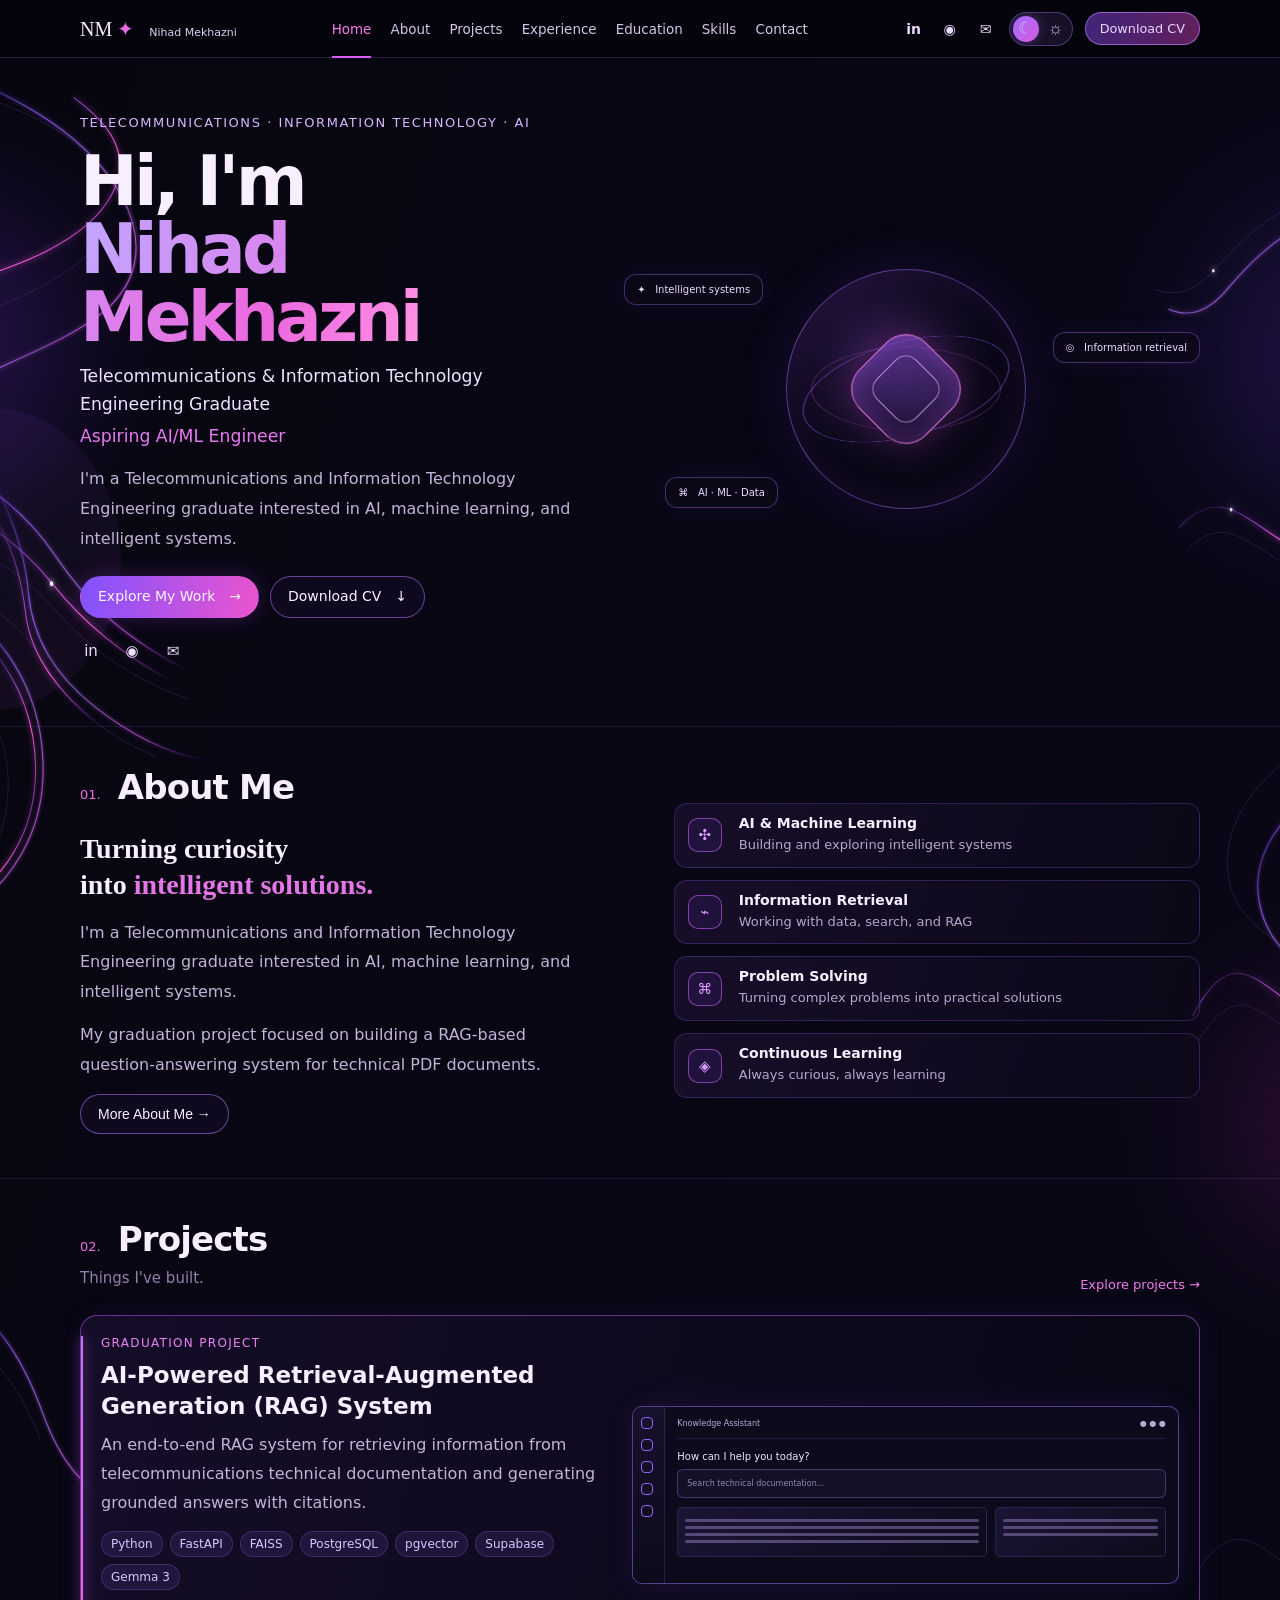
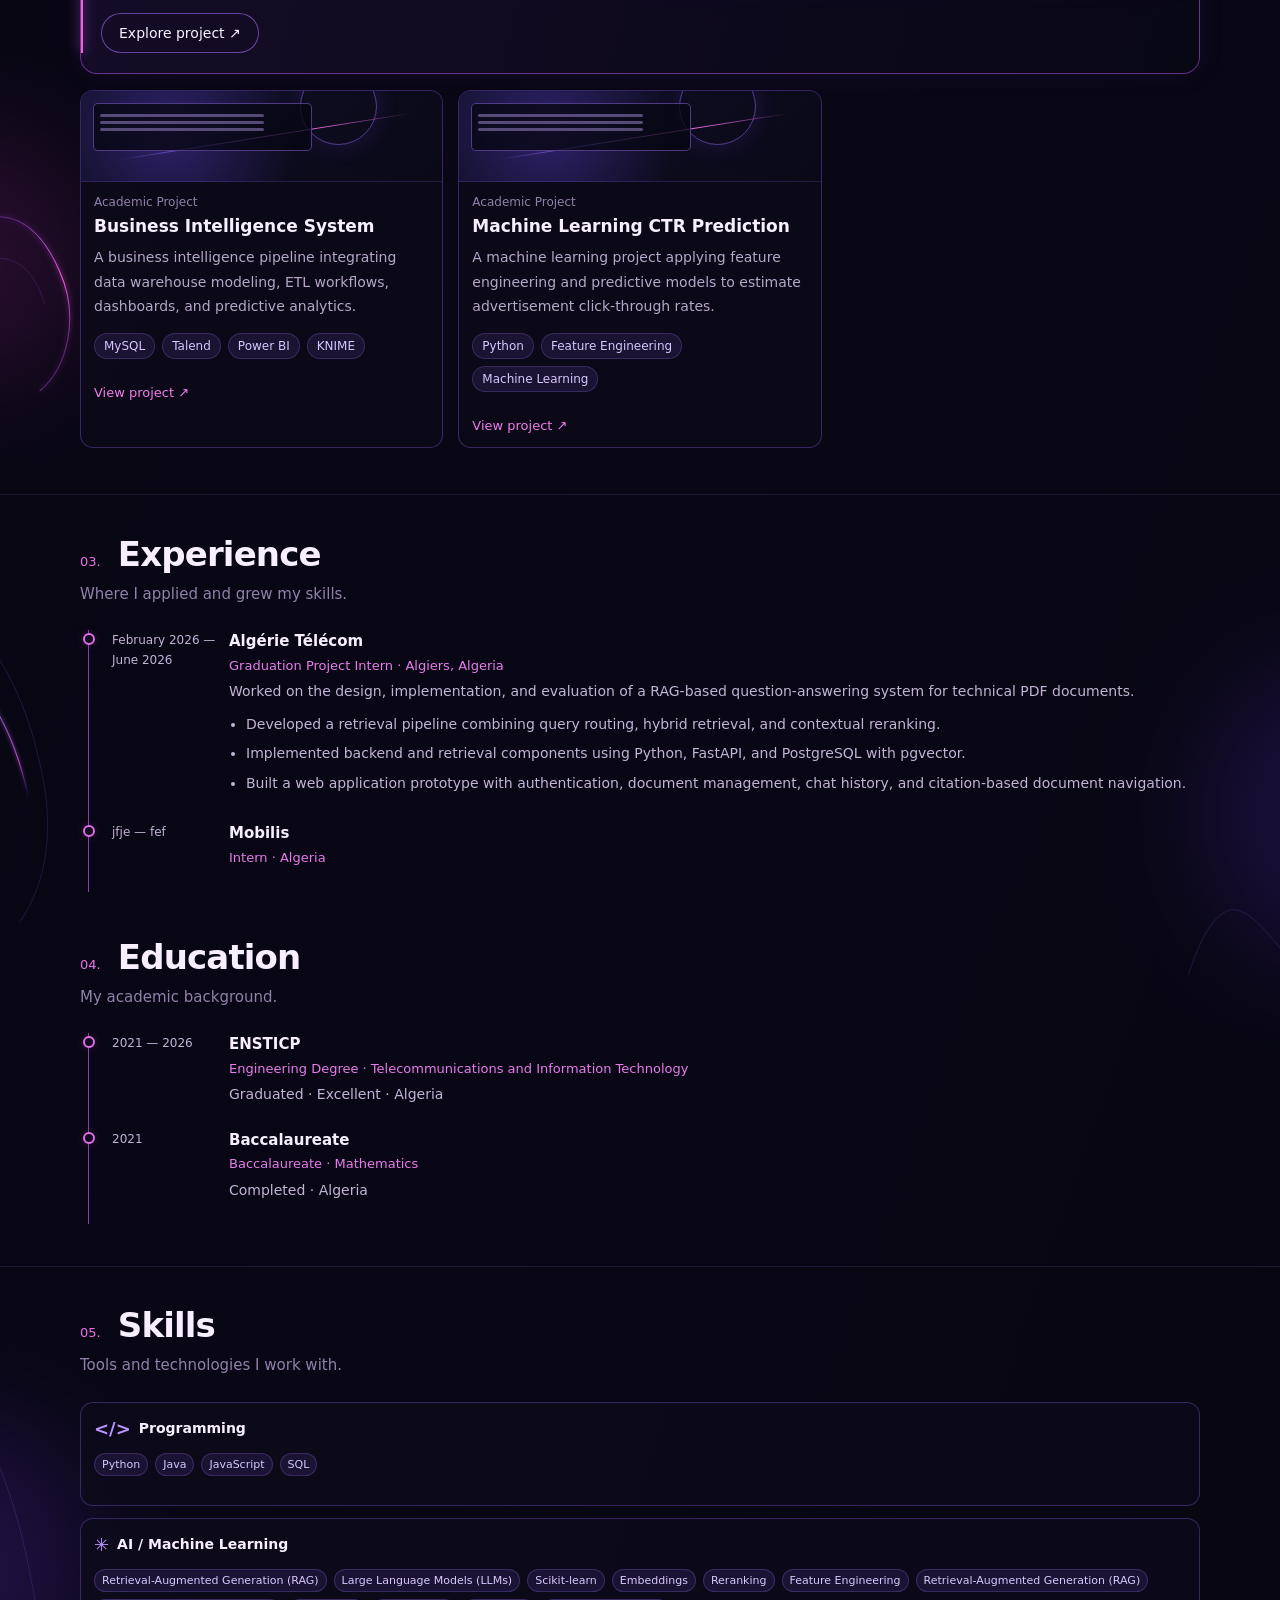
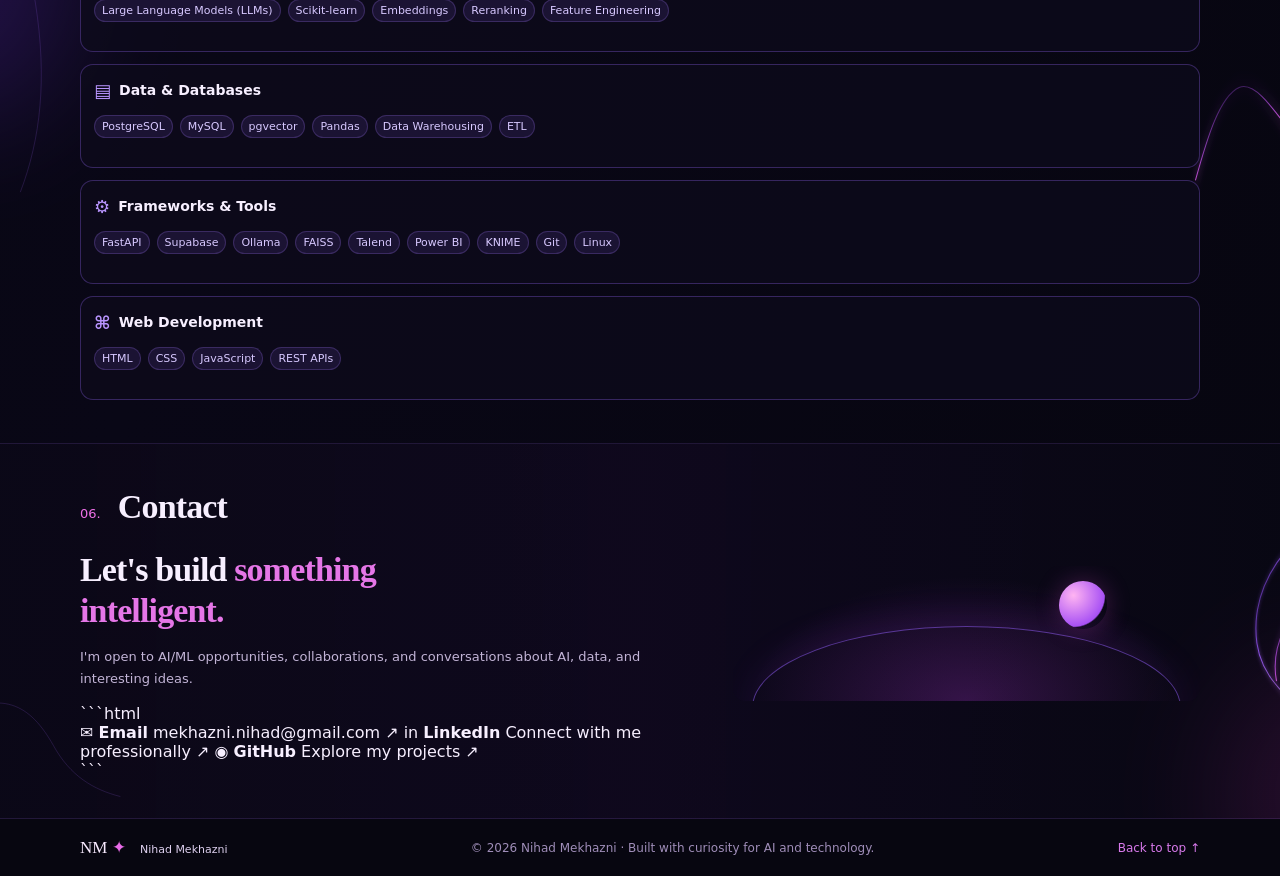
==== commit 9aed8b7a: "Update contact section in index.html Replaced the actions section with a more detailed contact secti" ====
--- a/index.html
+++ b/index.html
@@ -479,11 +479,52 @@
           <h2>Let's build <span>something intelligent.</span></h2>
           <p>I'm open to AI/ML opportunities, collaborations, and conversations about AI, data, and interesting ideas.</p>
 
-          <div class="actions">
-            <a class="btn primary" data-link="email" href="mailto:mekhazni.nihad@gmail.com">✉ &nbsp; Email Me</a>
-            <a class="btn" data-link="linkedin" href="https://www.linkedin.com/in/nihad-mekhazni-1aa594324" target="_blank" rel="noreferrer">LinkedIn ↗</a>
-            <a class="btn" data-link="github" href="https://github.com/Mekhazni" target="_blank" rel="noreferrer">GitHub ↗</a>
-          </div>
+          ```html
+<div class="contact-details">
+
+  <a class="contact-item" data-link="email"
+     href="mailto:mekhazni.nihad@gmail.com">
+    <span class="contact-icon" aria-hidden="true">✉</span>
+    <span class="contact-info">
+      <strong>Email</strong>
+      <span>mekhazni.nihad@gmail.com</span>
+    </span>
+    <span class="contact-arrow" aria-hidden="true">↗</span>
+  </a>
+
+  <a class="contact-item" data-link="phone" href="tel:">
+    <span class="contact-icon" aria-hidden="true">☎</span>
+    <span class="contact-info">
+      <strong>Phone</strong>
+      <span data-contact-phone>Phone number</span>
+    </span>
+    <span class="contact-arrow" aria-hidden="true">↗</span>
+  </a>
+
+  <a class="contact-item" data-link="linkedin"
+     href="https://www.linkedin.com/in/nihad-mekhazni-1aa594324"
+     target="_blank" rel="noopener noreferrer">
+    <span class="contact-icon" aria-hidden="true">in</span>
+    <span class="contact-info">
+      <strong>LinkedIn</strong>
+      <span>Connect with me professionally</span>
+    </span>
+    <span class="contact-arrow" aria-hidden="true">↗</span>
+  </a>
+
+  <a class="contact-item" data-link="github"
+     href="https://github.com/Mekhazni"
+     target="_blank" rel="noopener noreferrer">
+    <span class="contact-icon" aria-hidden="true">◉</span>
+    <span class="contact-info">
+      <strong>GitHub</strong>
+      <span>Explore my projects</span>
+    </span>
+    <span class="contact-arrow" aria-hidden="true">↗</span>
+  </a>
+
+</div>
+```
         </div>
 
         <div class="contact-art" aria-hidden="true"></div>
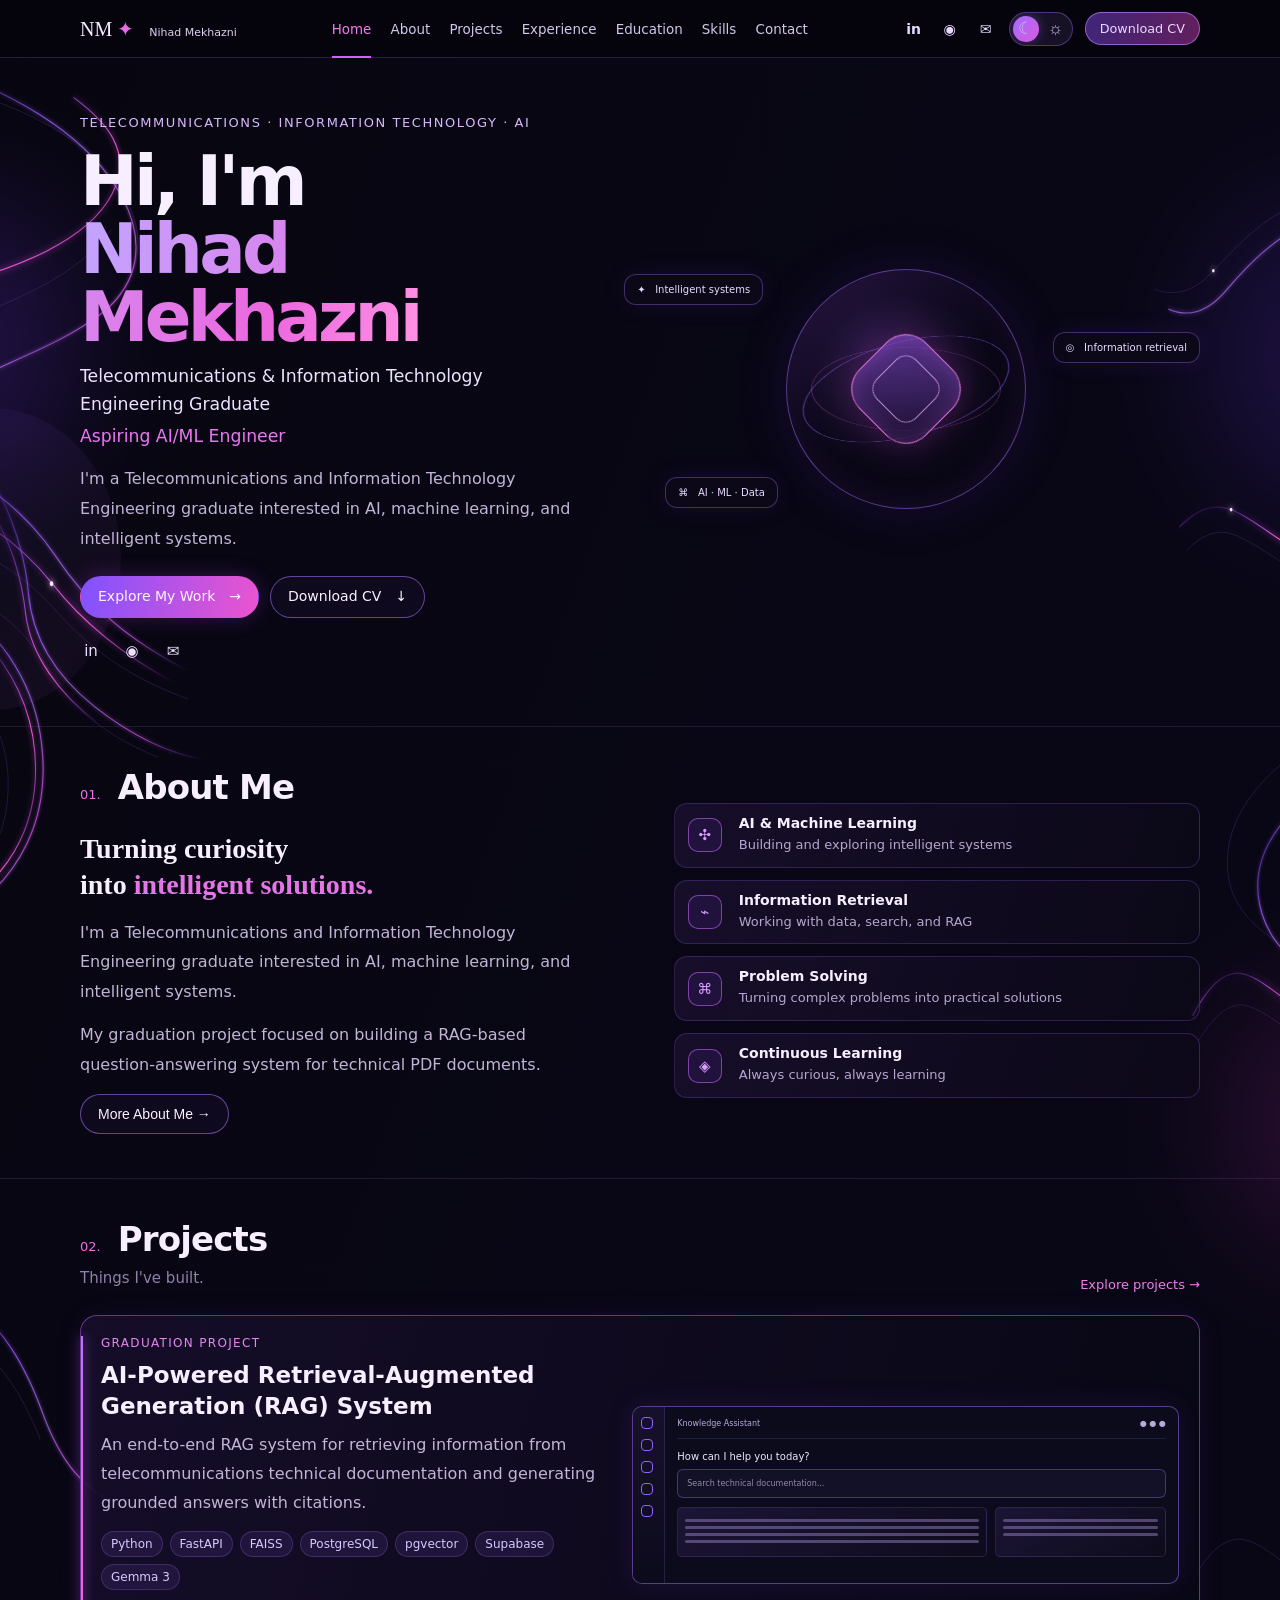
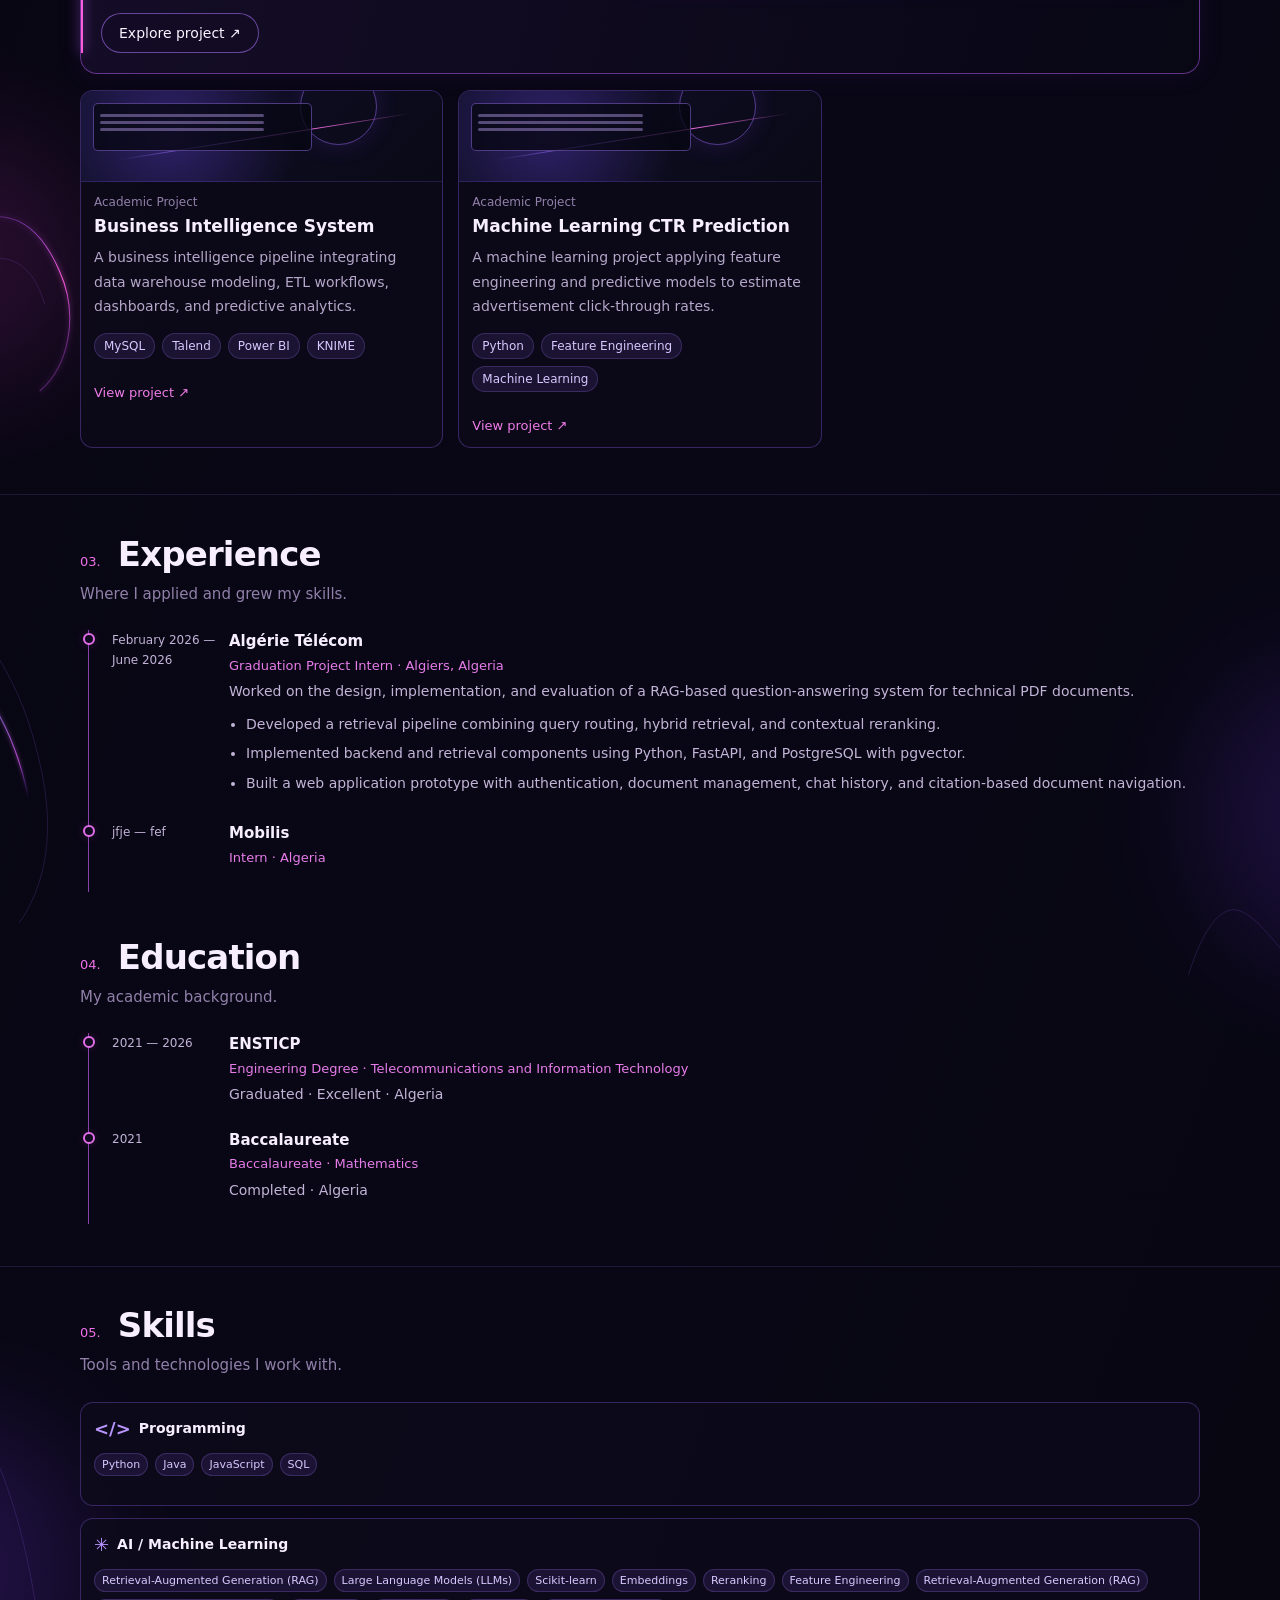
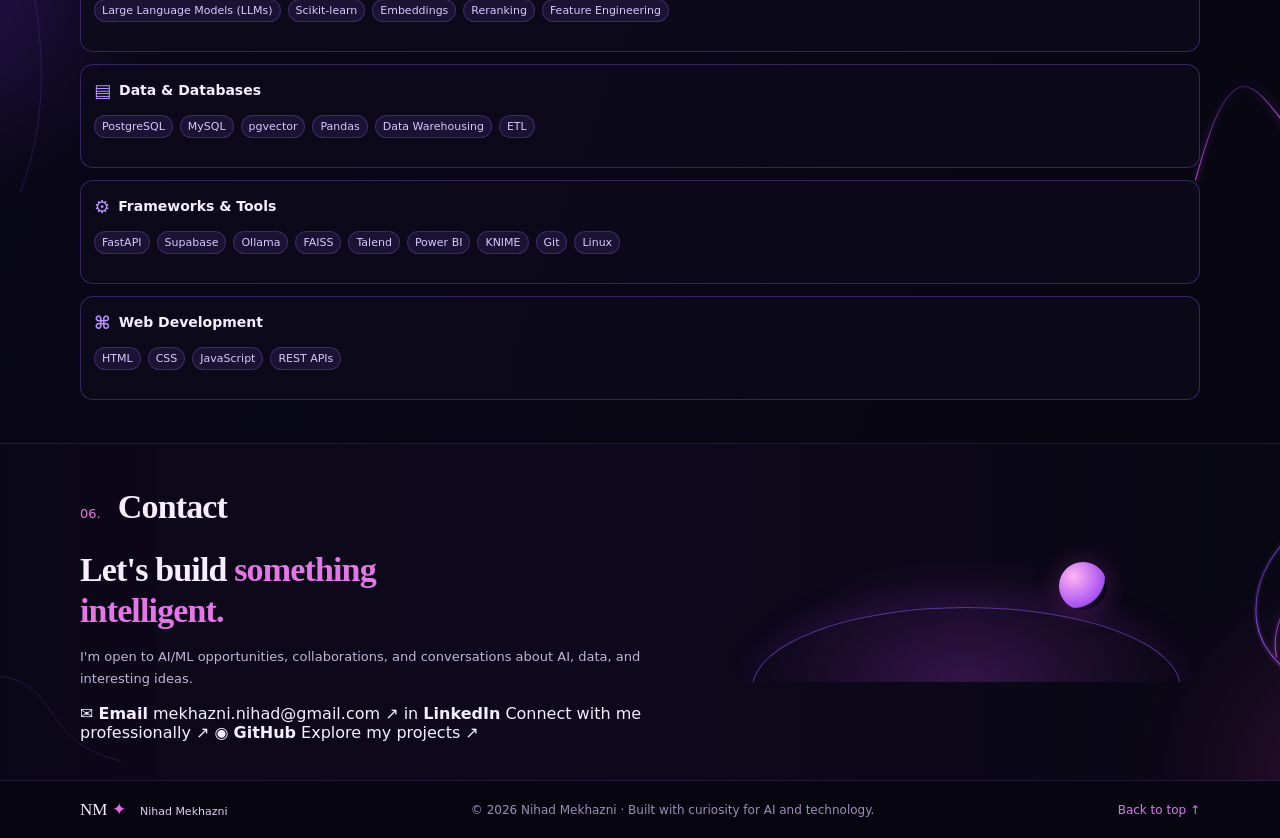
==== commit ccfdf4da: "Fix HTML formatting in contact details section" ====
--- a/index.html
+++ b/index.html
@@ -479,7 +479,7 @@
           <h2>Let's build <span>something intelligent.</span></h2>
           <p>I'm open to AI/ML opportunities, collaborations, and conversations about AI, data, and interesting ideas.</p>
 
-          ```html
+        
 <div class="contact-details">
 
   <a class="contact-item" data-link="email"
@@ -524,7 +524,7 @@
   </a>
 
 </div>
-```
+
         </div>
 
         <div class="contact-art" aria-hidden="true"></div>
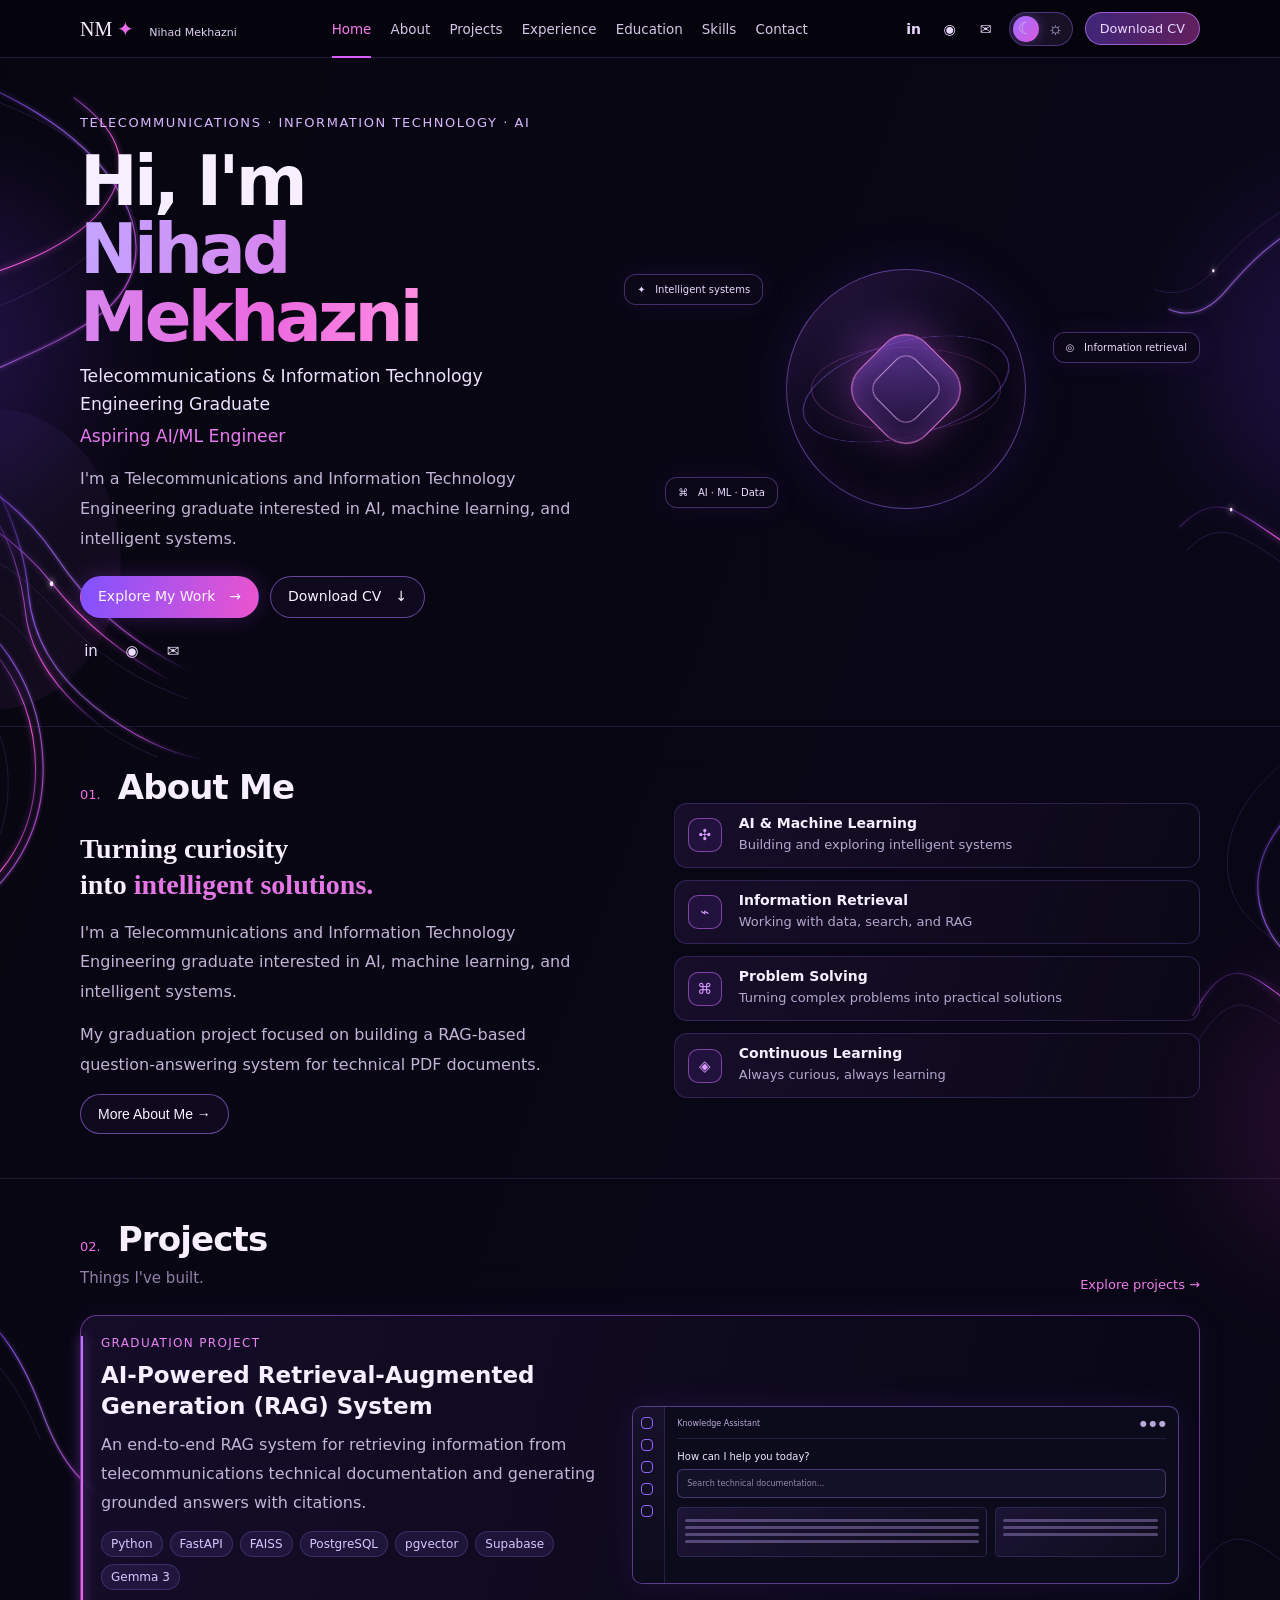
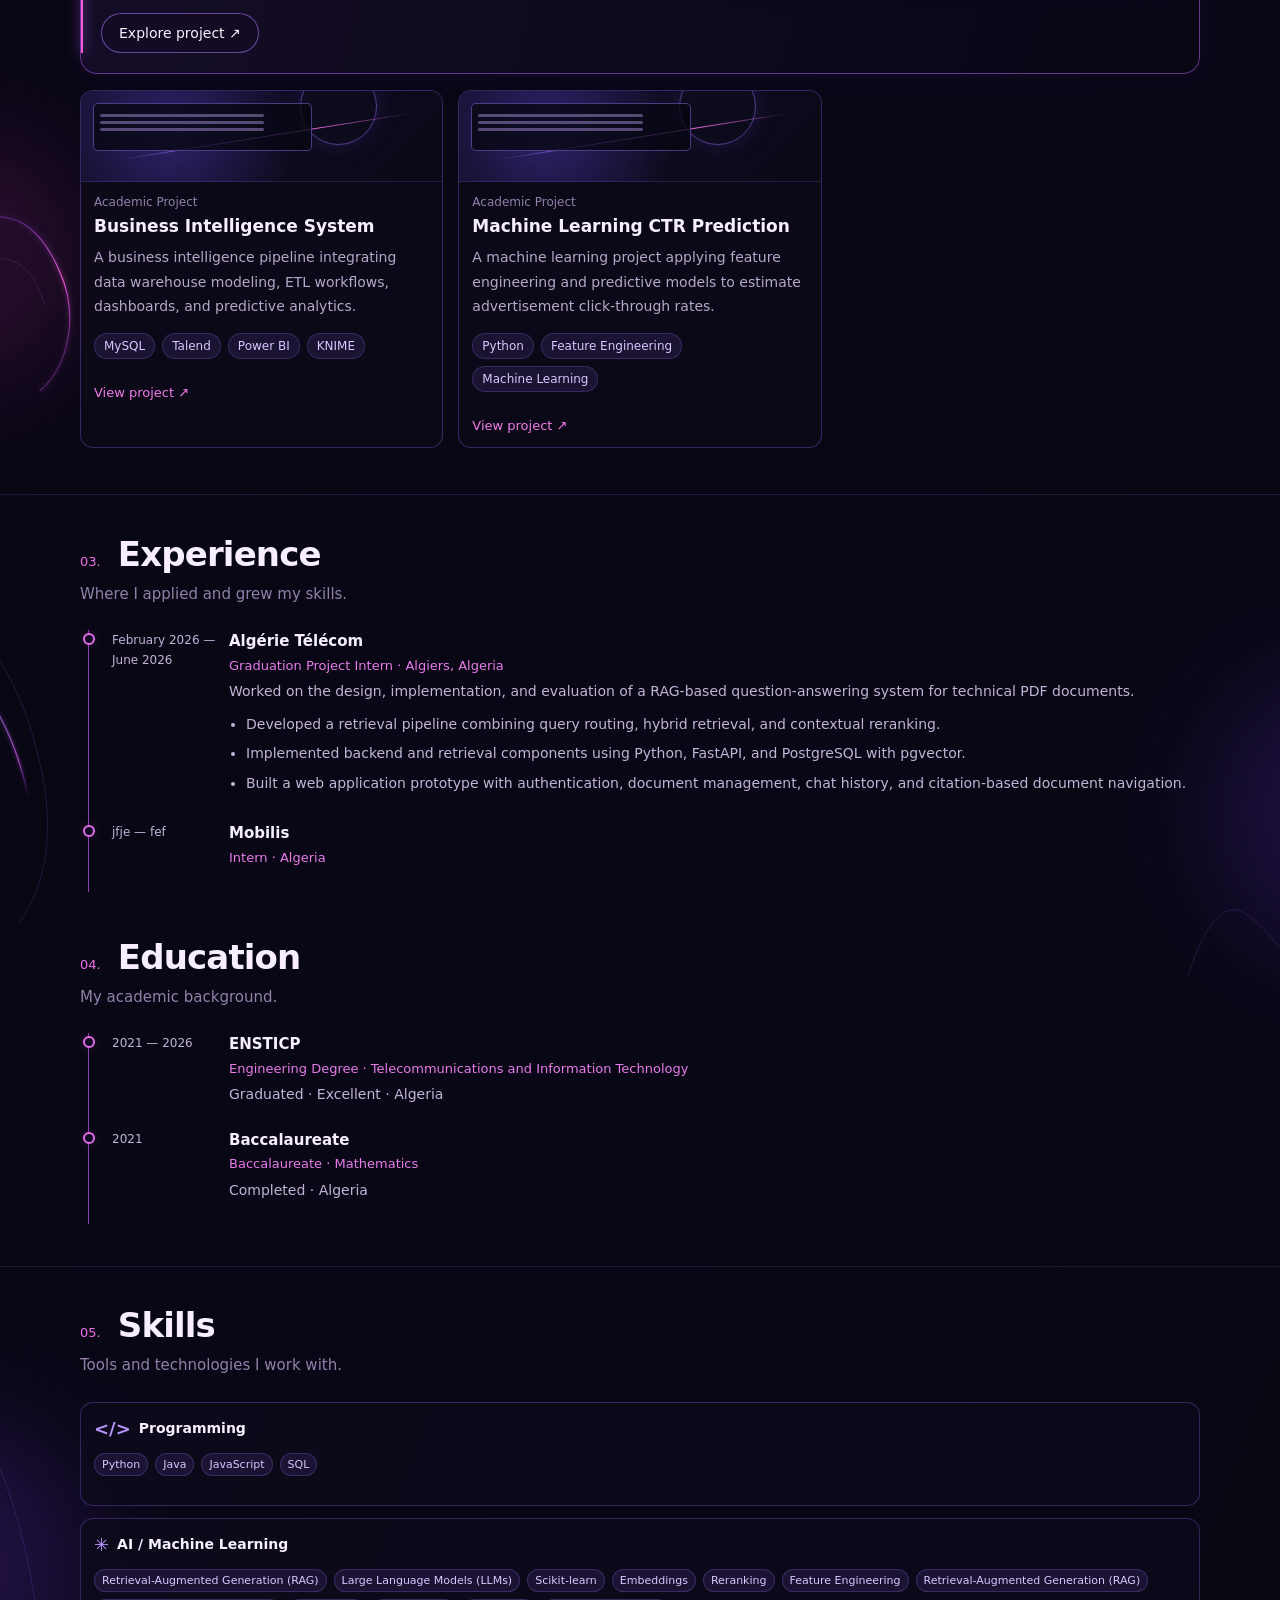
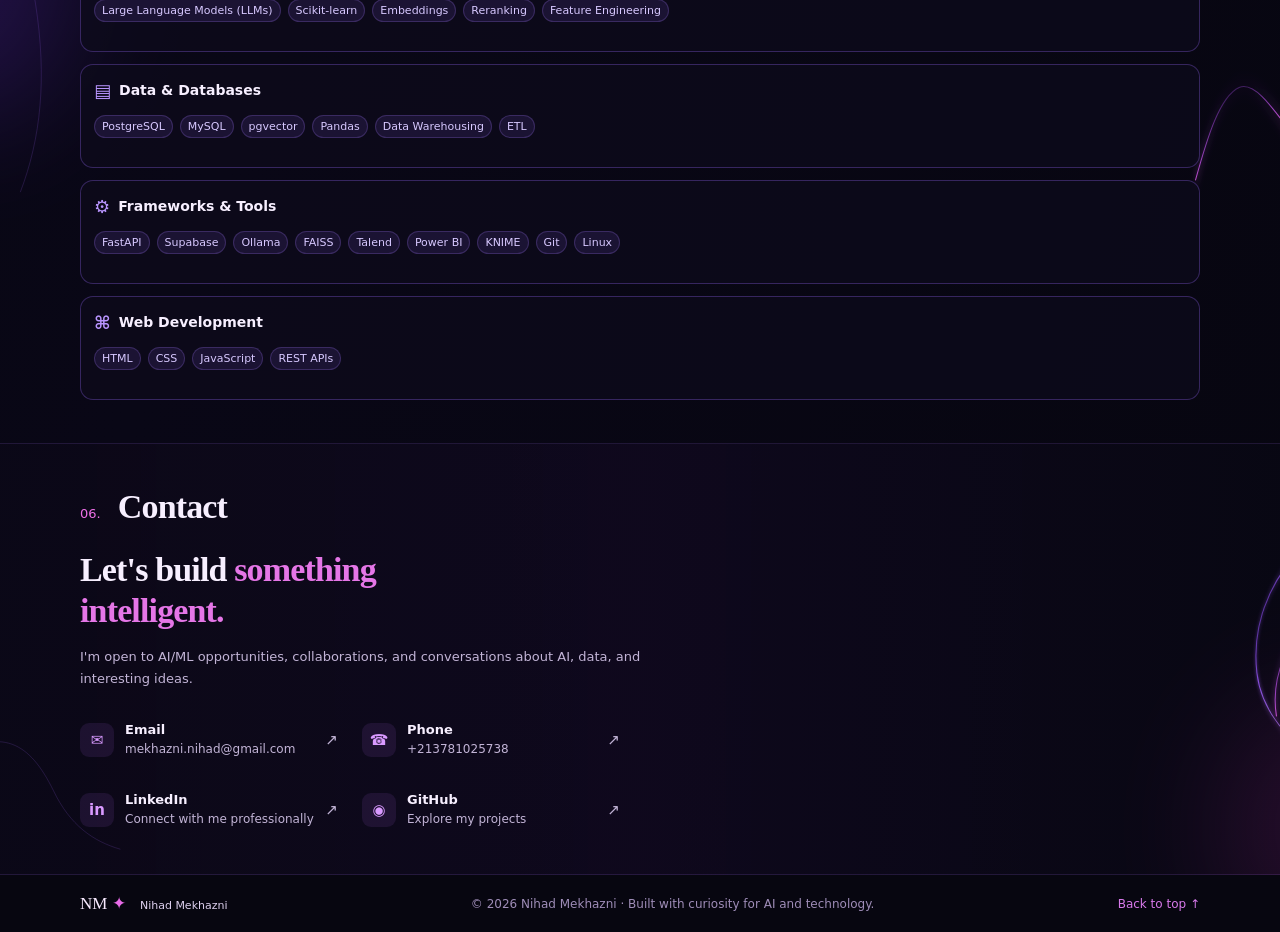
==== commit 41f8f9a9: "Update index.html" ====
--- a/index.html
+++ b/index.html
@@ -527,7 +527,7 @@
 
         </div>
 
-        <div class="contact-art" aria-hidden="true"></div>
+      
       </div>
     </section>
   </main>
--- a/style.css
+++ b/style.css
@@ -1171,6 +1171,97 @@
   box-shadow: 0 0 25px rgba(227, 75, 222, 0.25);
 }
 
+
+/* CONTACT DETAILS — MINIMAL */
+
+.contact-details {
+  display: grid;
+  grid-template-columns: repeat(2, minmax(0, 1fr));
+  gap: 18px 24px;
+  margin-top: 24px;
+  max-width: 540px;
+}
+
+.contact-item {
+  display: flex;
+  align-items: center;
+  gap: 11px;
+  min-width: 0;
+  padding: 8px 0;
+  background: transparent;
+  border: none;
+  border-radius: 0;
+  text-decoration: none;
+  transition: color 0.2s ease;
+}
+
+.contact-item:hover {
+  transform: none;
+  background: transparent;
+}
+
+.contact-icon {
+  display: grid;
+  place-items: center;
+  flex-shrink: 0;
+  width: 34px;
+  height: 34px;
+  border-radius: 9px;
+  background: rgba(181, 105, 255, 0.1);
+  color: #d99aff;
+  font-size: 15px;
+  font-weight: 600;
+}
+
+.contact-info {
+  display: grid;
+  gap: 3px;
+  min-width: 0;
+  flex: 1;
+}
+
+.contact-info strong {
+  color: var(--text);
+  font-size: 13px;
+  font-weight: 600;
+}
+
+.contact-info > span {
+  color: var(--muted);
+  font-size: 12px;
+  line-height: 1.5;
+  overflow-wrap: anywhere;
+}
+
+.contact-arrow {
+  flex-shrink: 0;
+  margin-left: auto;
+  color: var(--muted);
+  font-size: 15px;
+  transition: color 0.2s ease;
+}
+
+.contact-item:hover .contact-arrow {
+  color: #e779ef;
+}
+
+.contact-item:hover .contact-info strong {
+  color: #e779ef;
+}
+
+:root[data-theme="light"] .contact-icon {
+  color: #9654d5;
+  background: rgba(178, 125, 240, 0.1);
+}
+
+@media (max-width: 480px) {
+  .contact-details {
+    grid-template-columns: 1fr;
+    gap: 10px;
+  }
+}
+
+
 /* FOOTER */
 
 footer {
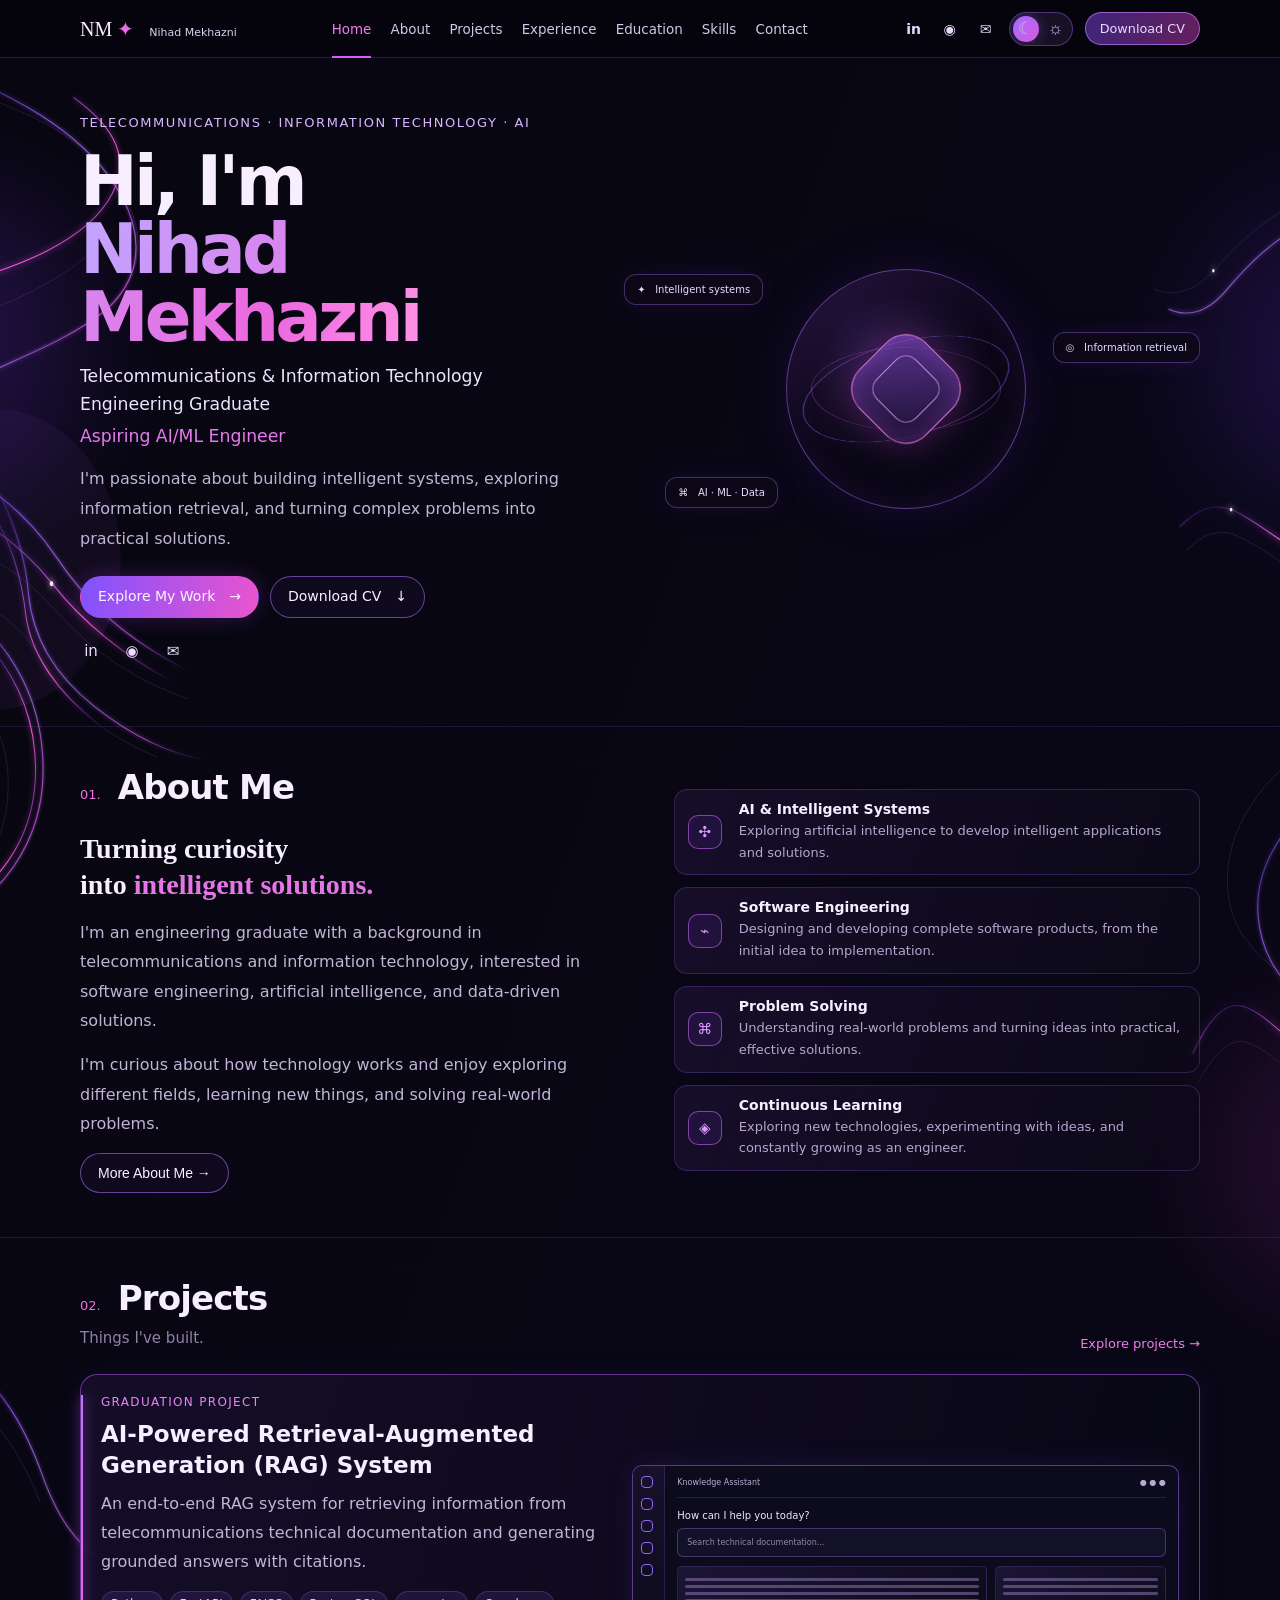
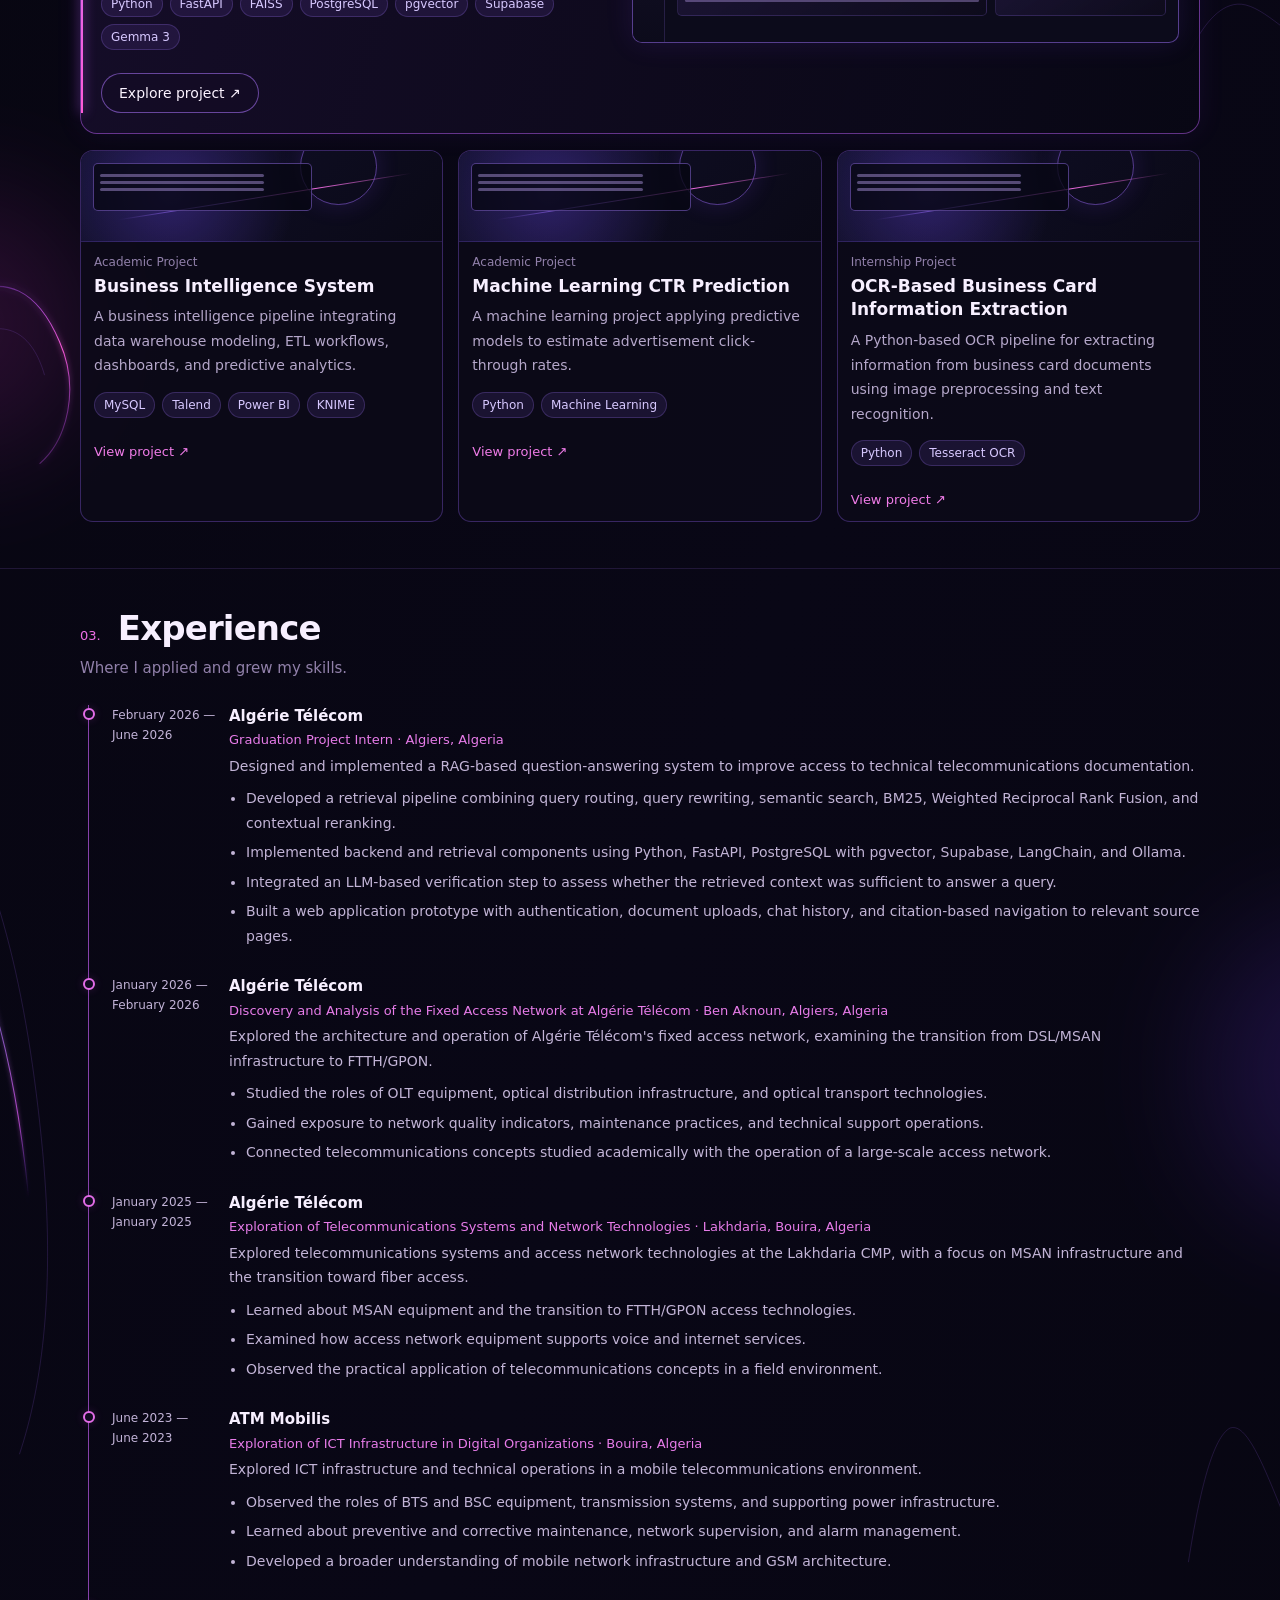
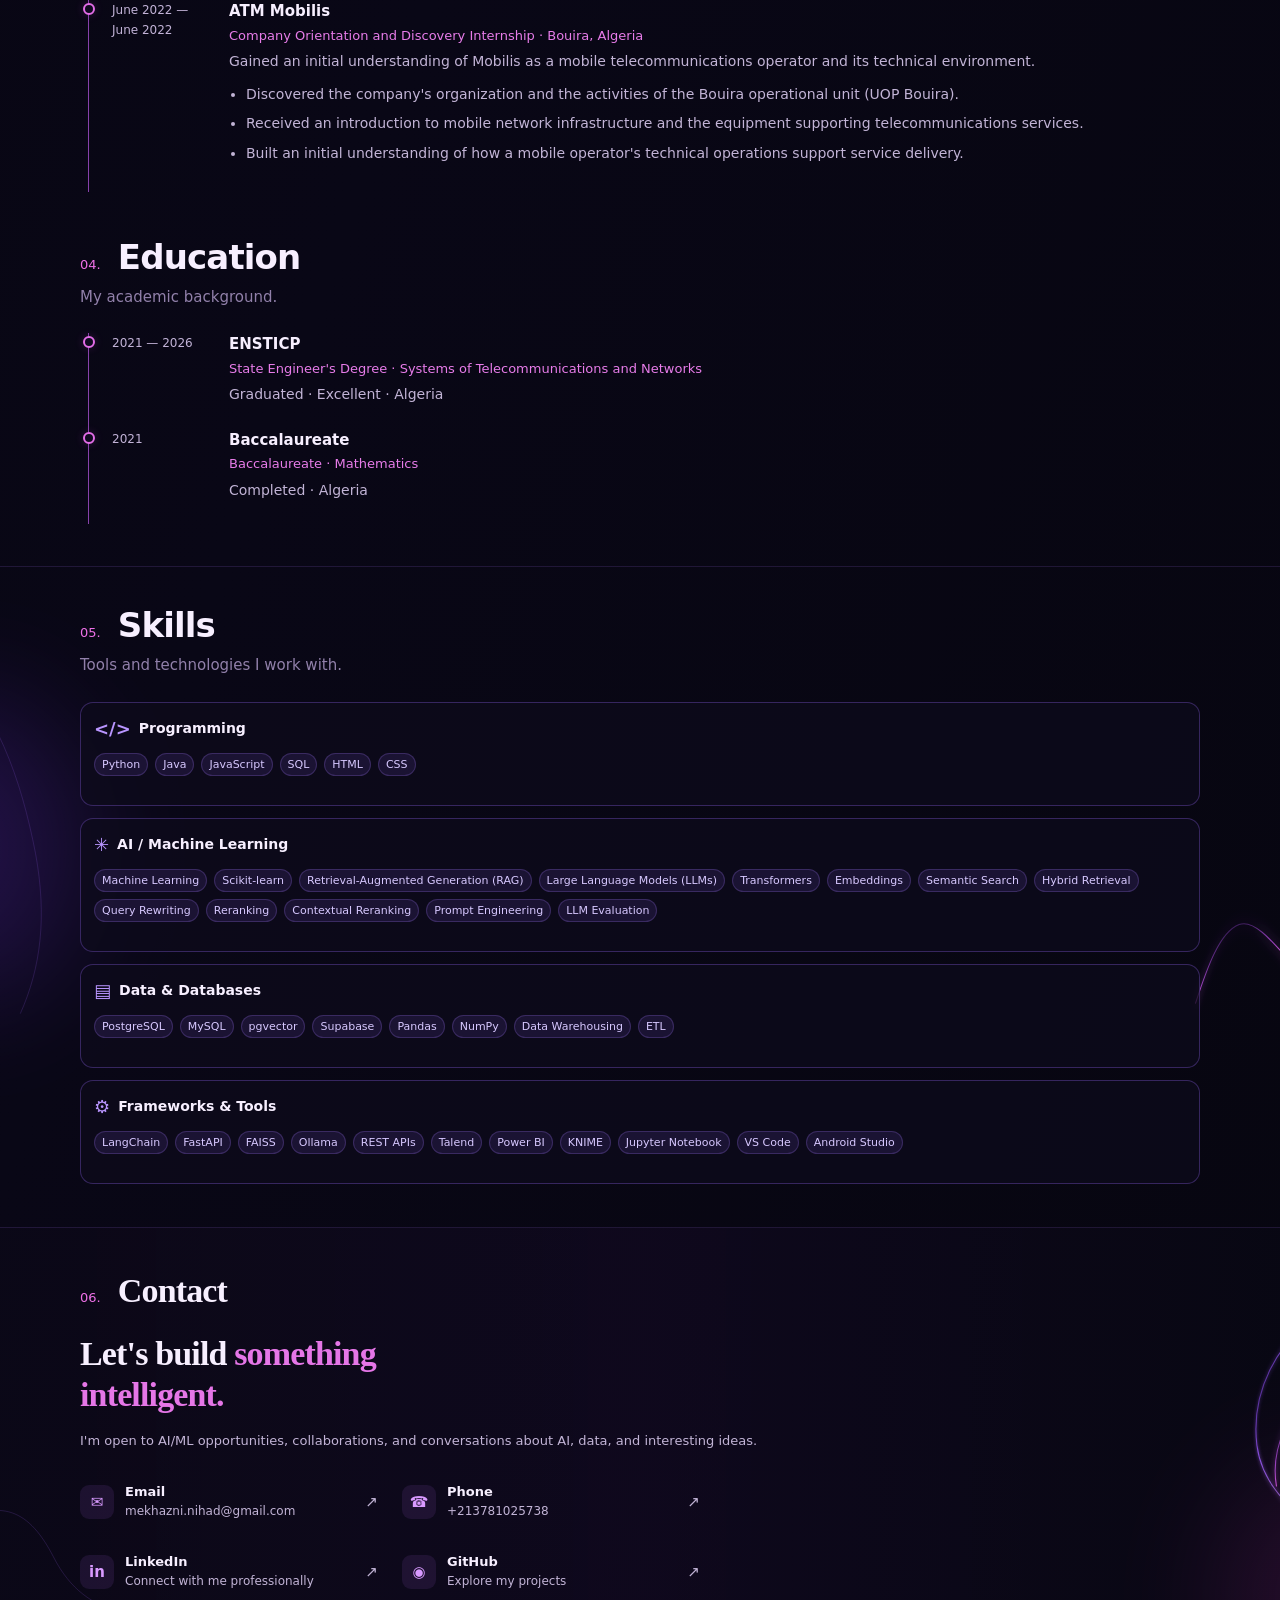
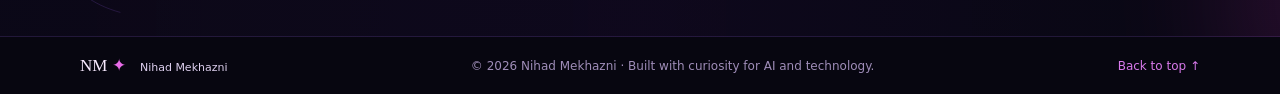
==== commit d594dd75: "Update eyebrow and fact sections with data attributes" ====
--- a/index.html
+++ b/index.html
@@ -160,18 +160,18 @@
 
       <div class="section-content">
         <div class="hero-copy">
-          <div class="eyebrow">Telecommunications · Information Technology · AI</div>
+          <div class="eyebrow" data-hero="eyebrow">Telecommunications · Information Technology · AI</div>
 
           <h1>Hi, I'm<br>
             <span class="gradient-text" data-profile="name">Nihad Mekhazni</span>
           </h1>
 
           <div class="role">
-            <span data-profile="headline">Telecommunications &amp; Information Technology Engineering Graduate</span>
-            <strong data-profile="targetRole">Aspiring AI/ML Engineer</strong>
-          </div>
-
-          <p data-profile="intro">
+            <span data-hero="headline">Telecommunications &amp; Information Technology Engineering Graduate</span>
+            <strong data-hero="targetRole">Aspiring AI/ML Engineer</strong>
+          </div>
+
+          <p data-hero="intro">
             I'm passionate about building intelligent systems, exploring
             information retrieval, and turning complex problems into practical solutions.
           </p>
@@ -235,20 +235,35 @@
 
         <div class="about-facts">
           <div class="fact">
-            <div class="fact-icon">✣</div>
-            <div><b>AI &amp; Machine Learning</b><small>Building and exploring intelligent systems</small></div>
-          </div>
+            <div class="fact-icon" data-interest-icon="0">✣</div>
+            <div>
+              <b data-interest-title="0">AI &amp; Intelligent Systems</b>
+              <small data-interest-description="0">Exploring artificial intelligence to develop intelligent applications and solutions.</small>
+            </div>
+          </div>
+
           <div class="fact">
-            <div class="fact-icon">⌁</div>
-            <div><b>Information Retrieval</b><small>Working with data, search, and RAG</small></div>
-          </div>
+            <div class="fact-icon" data-interest-icon="1">⌁</div>
+            <div>
+              <b data-interest-title="1">Software Engineering</b>
+              <small data-interest-description="1">Designing and developing complete software products, from the initial idea to implementation.</small>
+            </div>
+          </div>
+
           <div class="fact">
-            <div class="fact-icon">⌘</div>
-            <div><b>Problem Solving</b><small>Turning complex problems into practical solutions</small></div>
-          </div>
+            <div class="fact-icon" data-interest-icon="2">⌘</div>
+            <div>
+              <b data-interest-title="2">Problem Solving</b>
+              <small data-interest-description="2">Understanding real-world problems and turning ideas into practical, effective solutions.</small>
+            </div>
+          </div>
+
           <div class="fact">
-            <div class="fact-icon">◈</div>
-            <div><b>Continuous Learning</b><small>Always curious, always learning</small></div>
+            <div class="fact-icon" data-interest-icon="3">◈</div>
+            <div>
+              <b data-interest-title="3">Continuous Learning</b>
+              <small data-interest-description="3">Exploring new technologies, experimenting with ideas, and constantly growing as an engineer.</small>
+            </div>
           </div>
         </div>
       </div>
@@ -588,3 +603,4 @@
 
 </body>
 </html>
+
--- a/style.css
+++ b/style.css
@@ -2431,3 +2431,103 @@
     transform: none;
   }
 }
+
+/* CONTACT SECTION FIX */
+.contact .contact-layout {
+  display: block !important;
+  grid-template-columns: 1fr !important;
+}
+
+.contact .contact-layout > div:first-child {
+  width: 100%;
+  max-width: 720px;
+}
+
+.contact .contact-art {
+  display: none !important;
+}
+
+.contact .contact-details {
+  display: grid;
+  grid-template-columns: repeat(2, minmax(0, 1fr));
+  gap: 18px 24px;
+  width: 100%;
+  max-width: 620px;
+  margin-top: 24px;
+}
+
+.contact .contact-item {
+  display: flex;
+  align-items: center;
+  gap: 11px;
+  min-width: 0;
+  padding: 8px 0;
+  background: transparent;
+  border: none;
+  border-radius: 0;
+  text-decoration: none;
+  transition: color 0.2s ease;
+}
+
+.contact .contact-item:hover {
+  transform: none;
+  background: transparent;
+}
+
+.contact .contact-icon {
+  display: grid;
+  place-items: center;
+  flex-shrink: 0;
+  width: 34px;
+  height: 34px;
+  border-radius: 9px;
+  background: rgba(181, 105, 255, 0.1);
+  color: #d99aff;
+  font-size: 15px;
+  font-weight: 600;
+}
+
+.contact .contact-info {
+  display: grid;
+  gap: 3px;
+  min-width: 0;
+  flex: 1;
+}
+
+.contact .contact-info strong {
+  color: var(--text);
+  font-size: 13px;
+  font-weight: 600;
+}
+
+.contact .contact-info > span {
+  color: var(--muted);
+  font-size: 12px;
+  line-height: 1.5;
+  overflow-wrap: anywhere;
+}
+
+.contact .contact-arrow {
+  flex-shrink: 0;
+  margin-left: auto;
+  color: var(--muted);
+  font-size: 15px;
+  transition: color 0.2s ease;
+}
+
+.contact .contact-item:hover .contact-arrow,
+.contact .contact-item:hover .contact-info strong {
+  color: #e779ef;
+}
+
+:root[data-theme="light"] .contact .contact-icon {
+  color: #9654d5;
+  background: rgba(178, 125, 240, 0.1);
+}
+
+@media (max-width: 480px) {
+  .contact .contact-details {
+    grid-template-columns: 1fr;
+    gap: 10px;
+  }
+}
